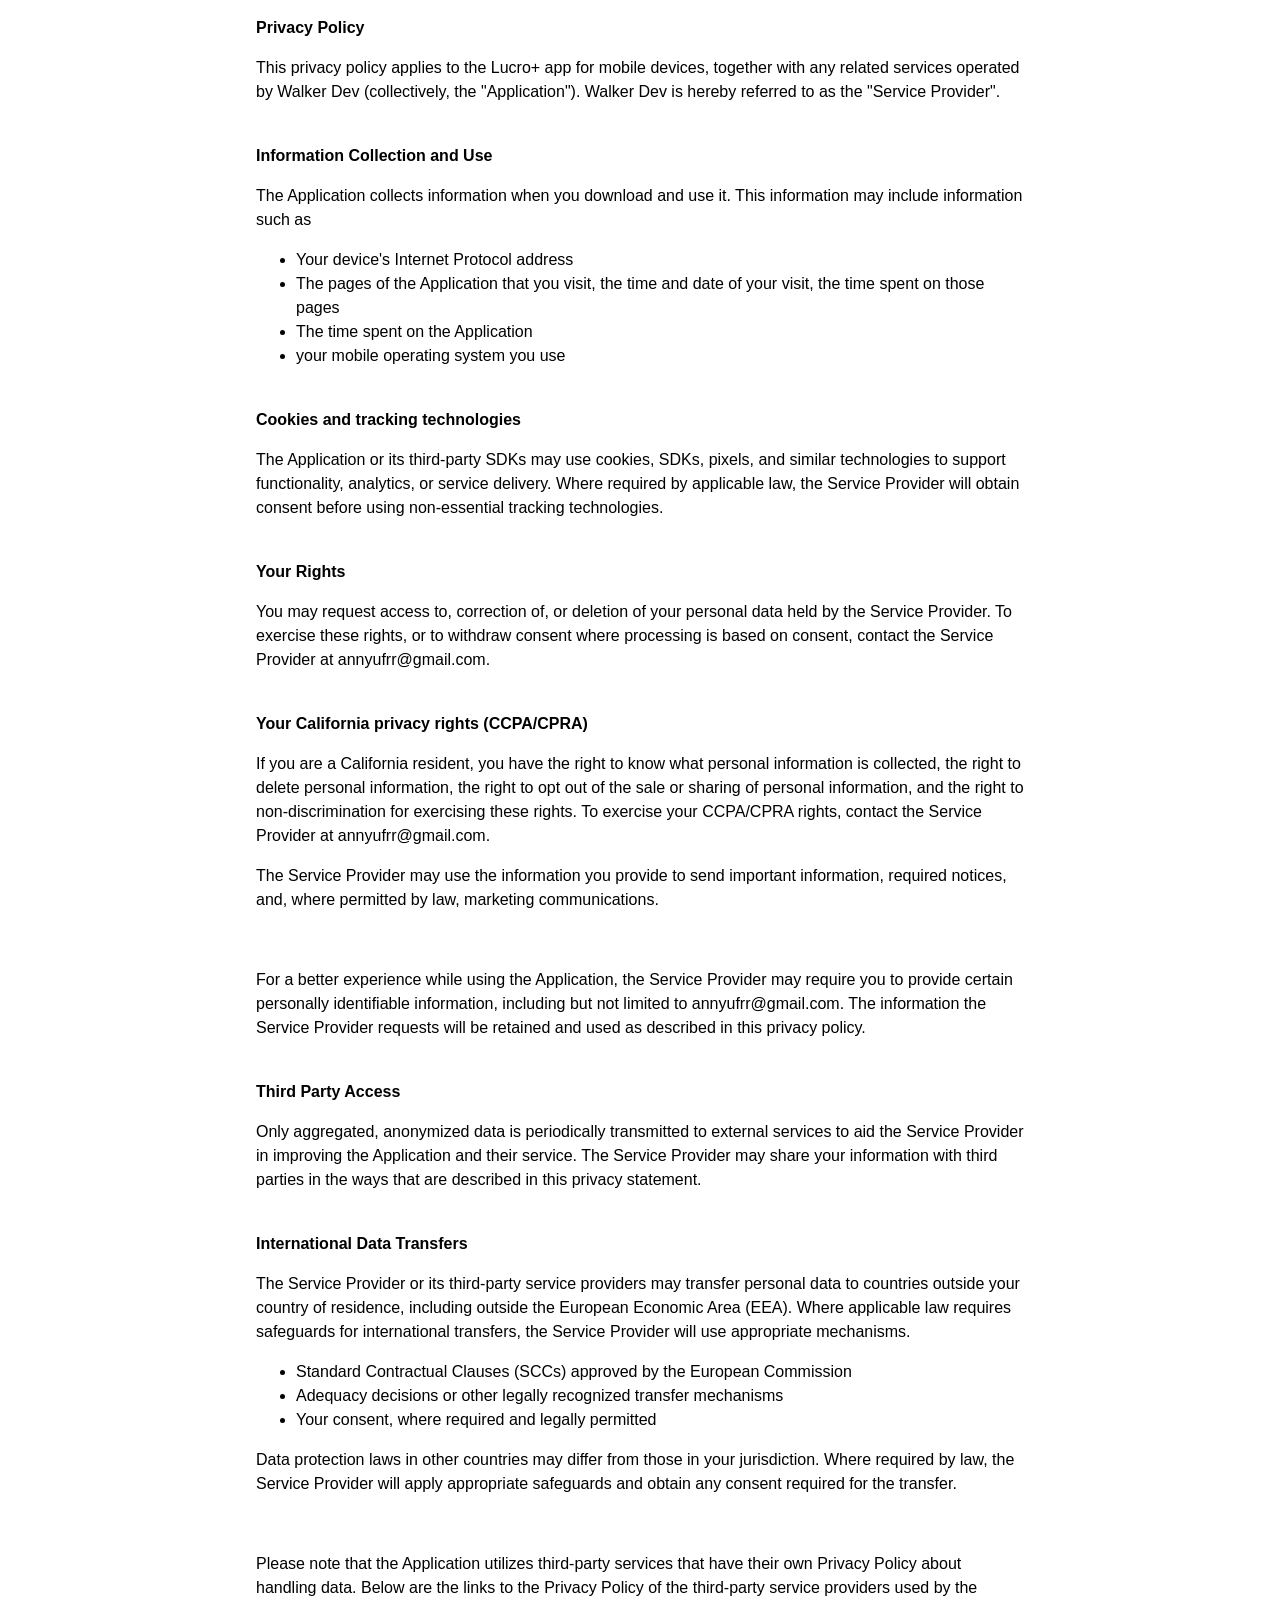
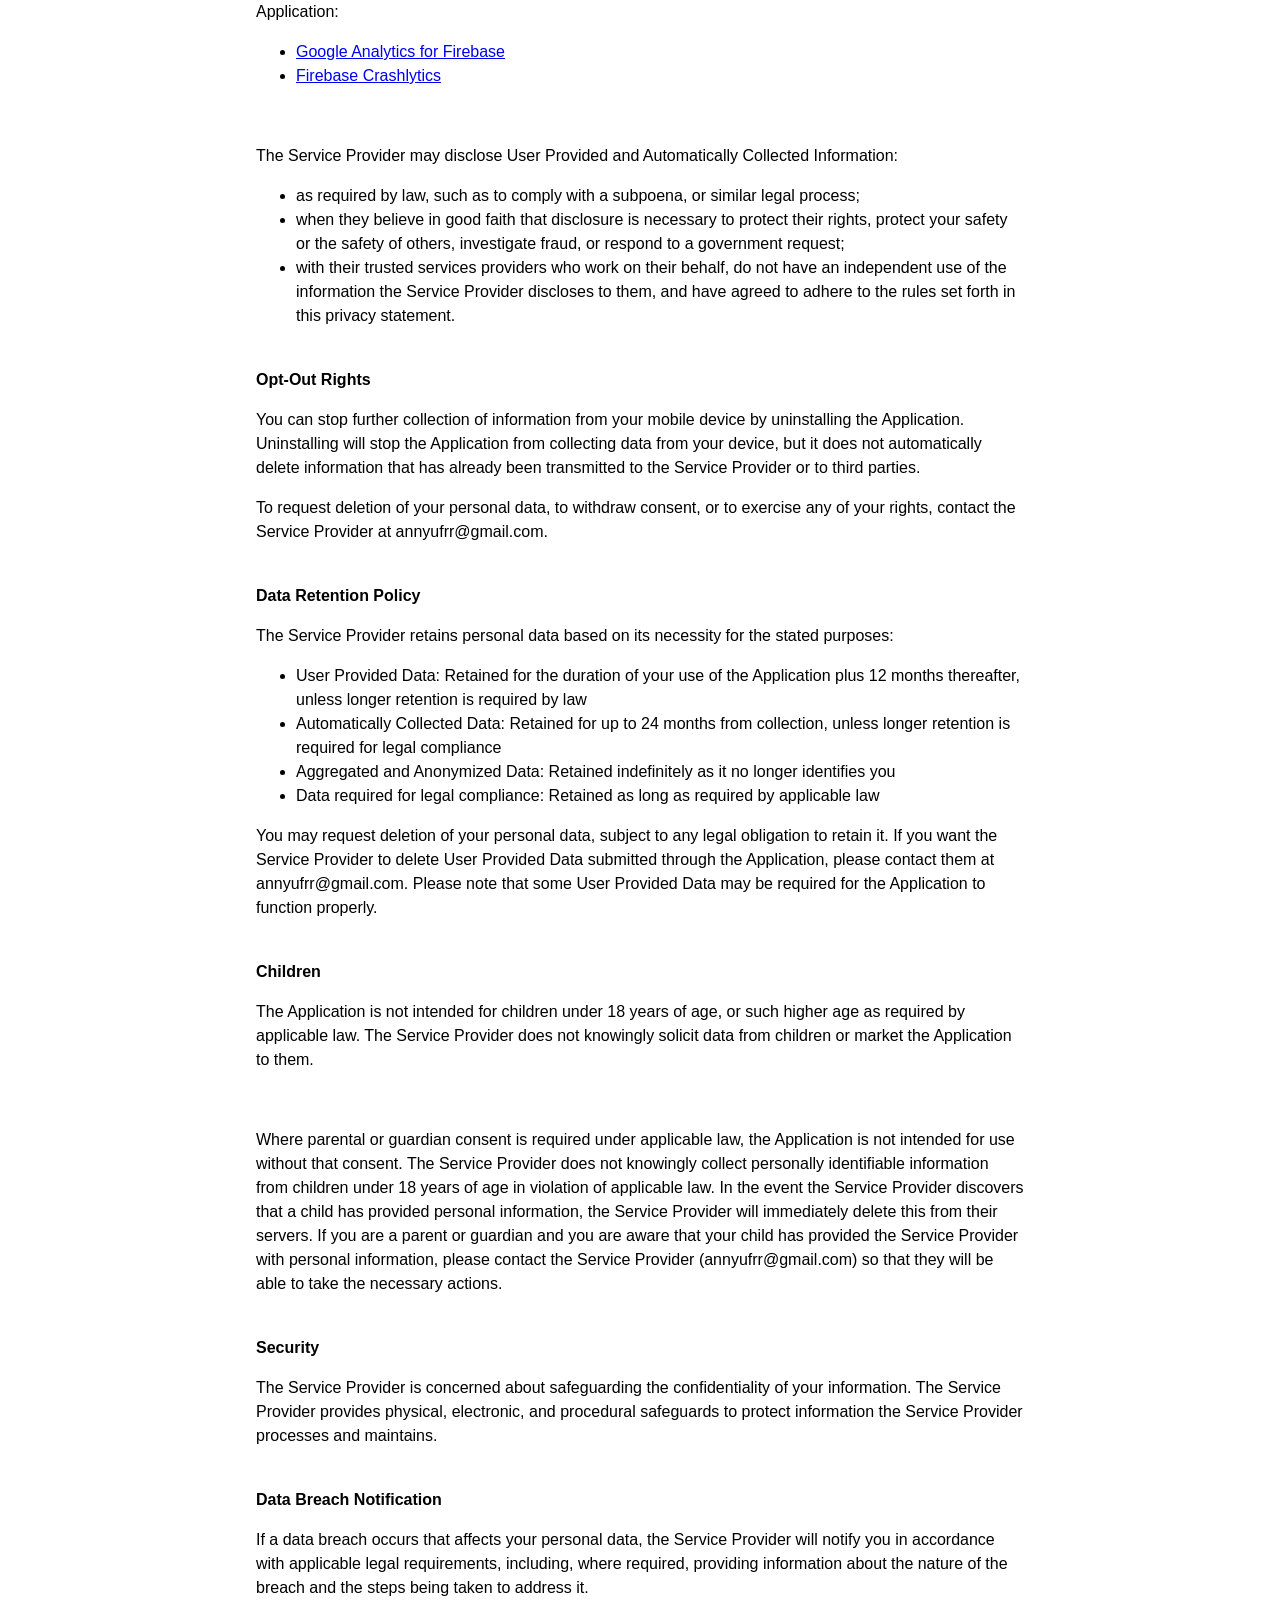
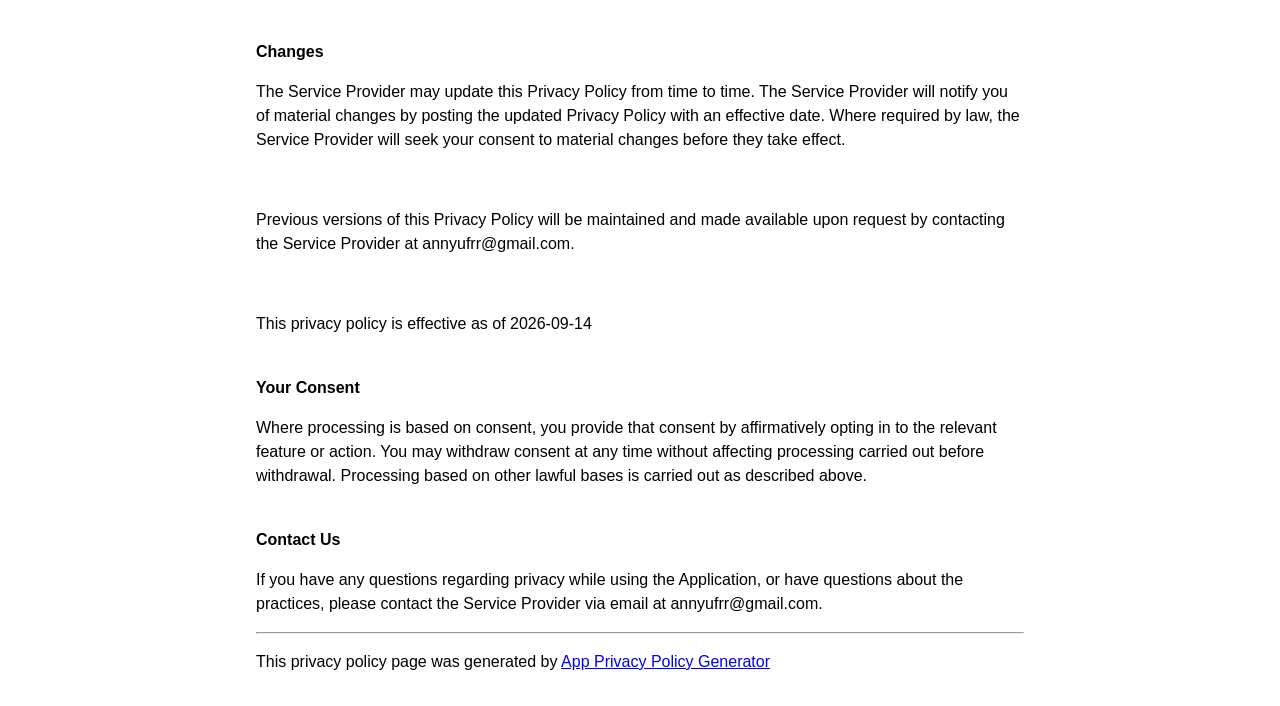
==== index.html @ b65b31e9 "Publish Lucro+ privacy policy as a public GitHub Pages site. Co-authored-by: Cursor <cursoragent@cur" ====
<!DOCTYPE html>
<html lang="en">
<head>
  <meta charset="utf-8">
  <meta name="viewport" content="width=device-width, initial-scale=1">
  <title>Privacy Policy</title>
  <style>
    body { font-family: 'Helvetica Neue', Helvetica, Arial, sans-serif; padding: 1em; max-width: 48rem; margin: 0 auto; line-height: 1.5; }
  </style>
</head>
<body>
  <strong>Privacy Policy</strong>
  <p>This privacy policy applies to the Lucro+ app for mobile devices, together with any related services operated by Walker Dev (collectively, the "Application"). Walker Dev is hereby referred to as the "Service Provider".</p>
  <br>
  <strong>Information Collection and Use</strong>
  <p>The Application collects information when you download and use it. This information may include information such as</p>
  <ul>
    <li>Your device's Internet Protocol address</li>
    <li>The pages of the Application that you visit, the time and date of your visit, the time spent on those pages</li>
    <li>The time spent on the Application</li>
    <li>your mobile operating system you use</li>
  </ul>
  <p></p>
  <br>
  <strong>Cookies and tracking technologies</strong>
  <p>The Application or its third-party SDKs may use cookies, SDKs, pixels, and similar technologies to support functionality, analytics, or service delivery. Where required by applicable law, the Service Provider will obtain consent before using non-essential tracking technologies.</p>
  <br>
  <strong>Your Rights</strong>
  <p>You may request access to, correction of, or deletion of your personal data held by the Service Provider. To exercise these rights, or to withdraw consent where processing is based on consent, contact the Service Provider at annyufrr@gmail.com.</p>
  <br>
  <strong>Your California privacy rights (CCPA/CPRA)</strong>
  <p>If you are a California resident, you have the right to know what personal information is collected, the right to delete personal information, the right to opt out of the sale or sharing of personal information, and the right to non-discrimination for exercising these rights. To exercise your CCPA/CPRA rights, contact the Service Provider at annyufrr@gmail.com.</p>
  <p>The Service Provider may use the information you provide to send important information, required notices, and, where permitted by law, marketing communications.</p>
  <br>
  <p>For a better experience while using the Application, the Service Provider may require you to provide certain personally identifiable information, including but not limited to annyufrr@gmail.com. The information the Service Provider requests will be retained and used as described in this privacy policy.</p>
  <br>
  <strong>Third Party Access</strong>
  <p>Only aggregated, anonymized data is periodically transmitted to external services to aid the Service Provider in improving the Application and their service. The Service Provider may share your information with third parties in the ways that are described in this privacy statement.</p>
  <br>
  <strong>International Data Transfers</strong>
  <p>The Service Provider or its third-party service providers may transfer personal data to countries outside your country of residence, including outside the European Economic Area (EEA). Where applicable law requires safeguards for international transfers, the Service Provider will use appropriate mechanisms.</p>
  <ul>
    <li>Standard Contractual Clauses (SCCs) approved by the European Commission</li>
    <li>Adequacy decisions or other legally recognized transfer mechanisms</li>
    <li>Your consent, where required and legally permitted</li>
  </ul>
  <p>Data protection laws in other countries may differ from those in your jurisdiction. Where required by law, the Service Provider will apply appropriate safeguards and obtain any consent required for the transfer.</p>
  <div>
    <br>
    <p>Please note that the Application utilizes third-party services that have their own Privacy Policy about handling data. Below are the links to the Privacy Policy of the third-party service providers used by the Application:</p>
    <ul>
      <li><a href="https://firebase.google.com/support/privacy" target="_blank" rel="noopener noreferrer">Google Analytics for Firebase</a></li>
      <li><a href="https://firebase.google.com/support/privacy/" target="_blank" rel="noopener noreferrer">Firebase Crashlytics</a></li>
    </ul>
  </div>
  <br>
  <p>The Service Provider may disclose User Provided and Automatically Collected Information:</p>
  <ul>
    <li>as required by law, such as to comply with a subpoena, or similar legal process;</li>
    <li>when they believe in good faith that disclosure is necessary to protect their rights, protect your safety or the safety of others, investigate fraud, or respond to a government request;</li>
    <li>with their trusted services providers who work on their behalf, do not have an independent use of the information the Service Provider discloses to them, and have agreed to adhere to the rules set forth in this privacy statement.</li>
  </ul>
  <p></p>
  <br>
  <strong>Opt-Out Rights</strong>
  <div>
    <p>You can stop further collection of information from your mobile device by uninstalling the Application. Uninstalling will stop the Application from collecting data from your device, but it does not automatically delete information that has already been transmitted to the Service Provider or to third parties.</p>
  </div>
  <p>To request deletion of your personal data, to withdraw consent, or to exercise any of your rights, contact the Service Provider at annyufrr@gmail.com.</p>
  <br>
  <strong>Data Retention Policy</strong>
  <p>The Service Provider retains personal data based on its necessity for the stated purposes:</p>
  <ul>
    <li>User Provided Data: Retained for the duration of your use of the Application plus 12 months thereafter, unless longer retention is required by law</li>
    <li>Automatically Collected Data: Retained for up to 24 months from collection, unless longer retention is required for legal compliance</li>
    <li>Aggregated and Anonymized Data: Retained indefinitely as it no longer identifies you</li>
    <li>Data required for legal compliance: Retained as long as required by applicable law</li>
  </ul>
  <p>You may request deletion of your personal data, subject to any legal obligation to retain it. If you want the Service Provider to delete User Provided Data submitted through the Application, please contact them at annyufrr@gmail.com. Please note that some User Provided Data may be required for the Application to function properly.</p>
  <br>
  <strong>Children</strong>
  <p>The Application is not intended for children under 18 years of age, or such higher age as required by applicable law. The Service Provider does not knowingly solicit data from children or market the Application to them.</p>
  <div>
    <br>
    <p>Where parental or guardian consent is required under applicable law, the Application is not intended for use without that consent. The Service Provider does not knowingly collect personally identifiable information from children under 18 years of age in violation of applicable law. In the event the Service Provider discovers that a child has provided personal information, the Service Provider will immediately delete this from their servers. If you are a parent or guardian and you are aware that your child has provided the Service Provider with personal information, please contact the Service Provider (annyufrr@gmail.com) so that they will be able to take the necessary actions.</p>
  </div>
  <br>
  <strong>Security</strong>
  <p>The Service Provider is concerned about safeguarding the confidentiality of your information. The Service Provider provides physical, electronic, and procedural safeguards to protect information the Service Provider processes and maintains.</p>
  <br>
  <strong>Data Breach Notification</strong>
  <p>If a data breach occurs that affects your personal data, the Service Provider will notify you in accordance with applicable legal requirements, including, where required, providing information about the nature of the breach and the steps being taken to address it.</p>
  <br>
  <strong>Changes</strong>
  <p>The Service Provider may update this Privacy Policy from time to time. The Service Provider will notify you of material changes by posting the updated Privacy Policy with an effective date. Where required by law, the Service Provider will seek your consent to material changes before they take effect.</p>
  <br>
  <p>Previous versions of this Privacy Policy will be maintained and made available upon request by contacting the Service Provider at annyufrr@gmail.com.</p>
  <br>
  <p>This privacy policy is effective as of 2026-09-14</p>
  <br>
  <strong>Your Consent</strong>
  <p>Where processing is based on consent, you provide that consent by affirmatively opting in to the relevant feature or action. You may withdraw consent at any time without affecting processing carried out before withdrawal. Processing based on other lawful bases is carried out as described above.</p>
  <br>
  <strong>Contact Us</strong>
  <p>If you have any questions regarding privacy while using the Application, or have questions about the practices, please contact the Service Provider via email at annyufrr@gmail.com.</p>
  <hr>
  <p><span>This privacy policy page was generated by </span><a href="https://app-privacy-policy-generator.nisrulz.com/" target="_blank" rel="noopener noreferrer">App Privacy Policy Generator </a></p>
</body>
</html>
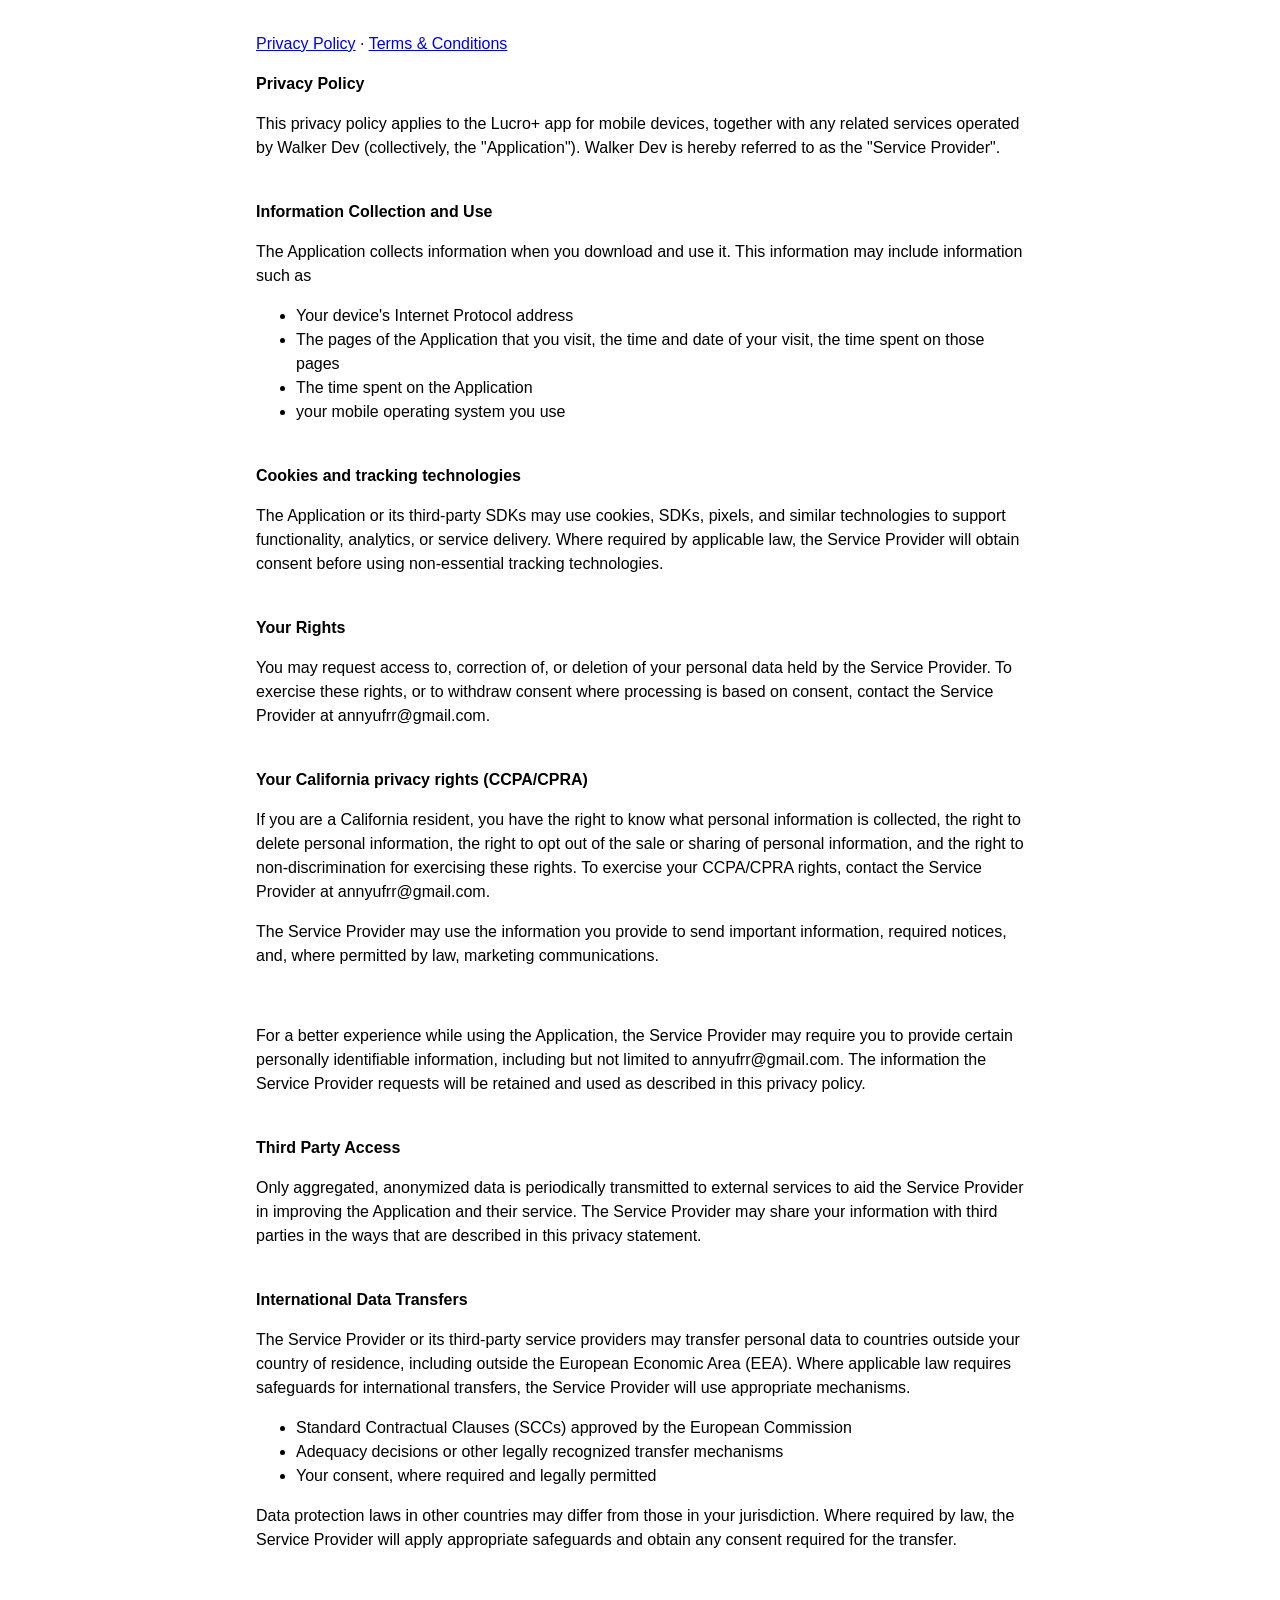
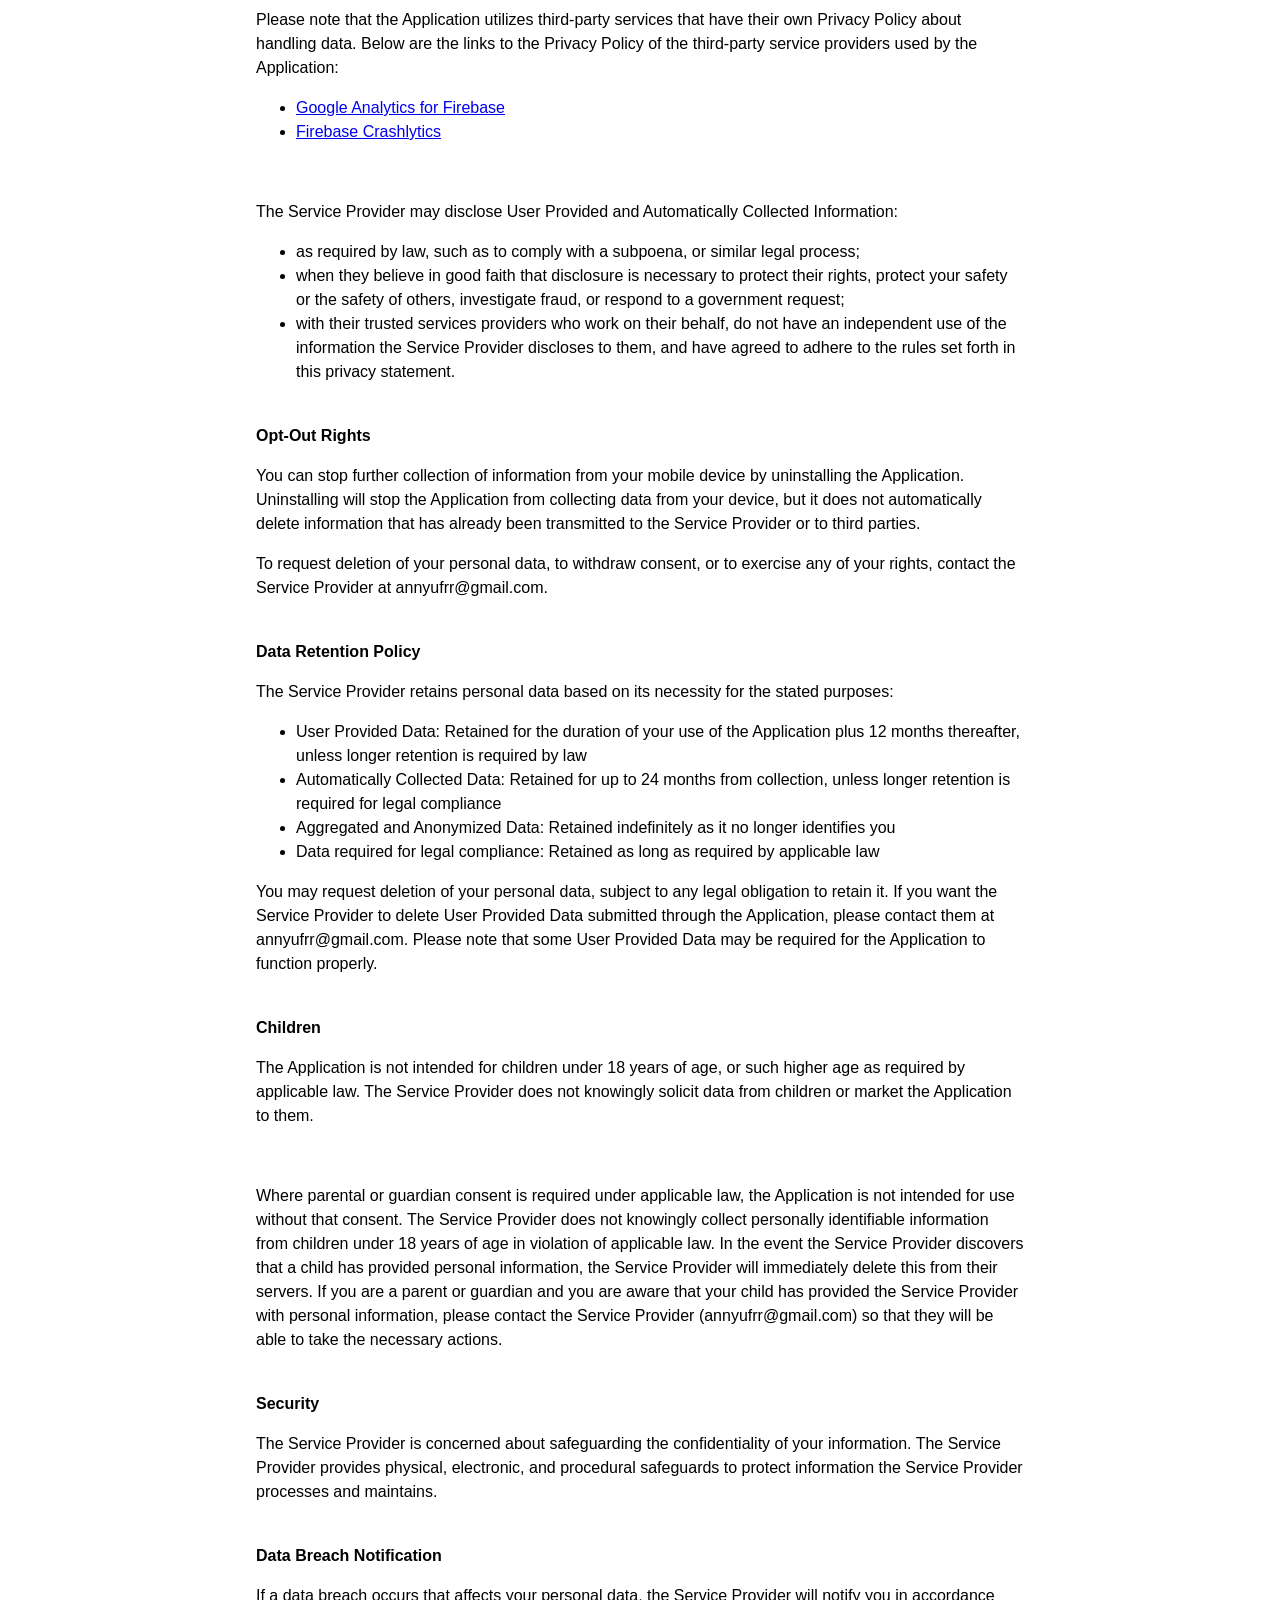
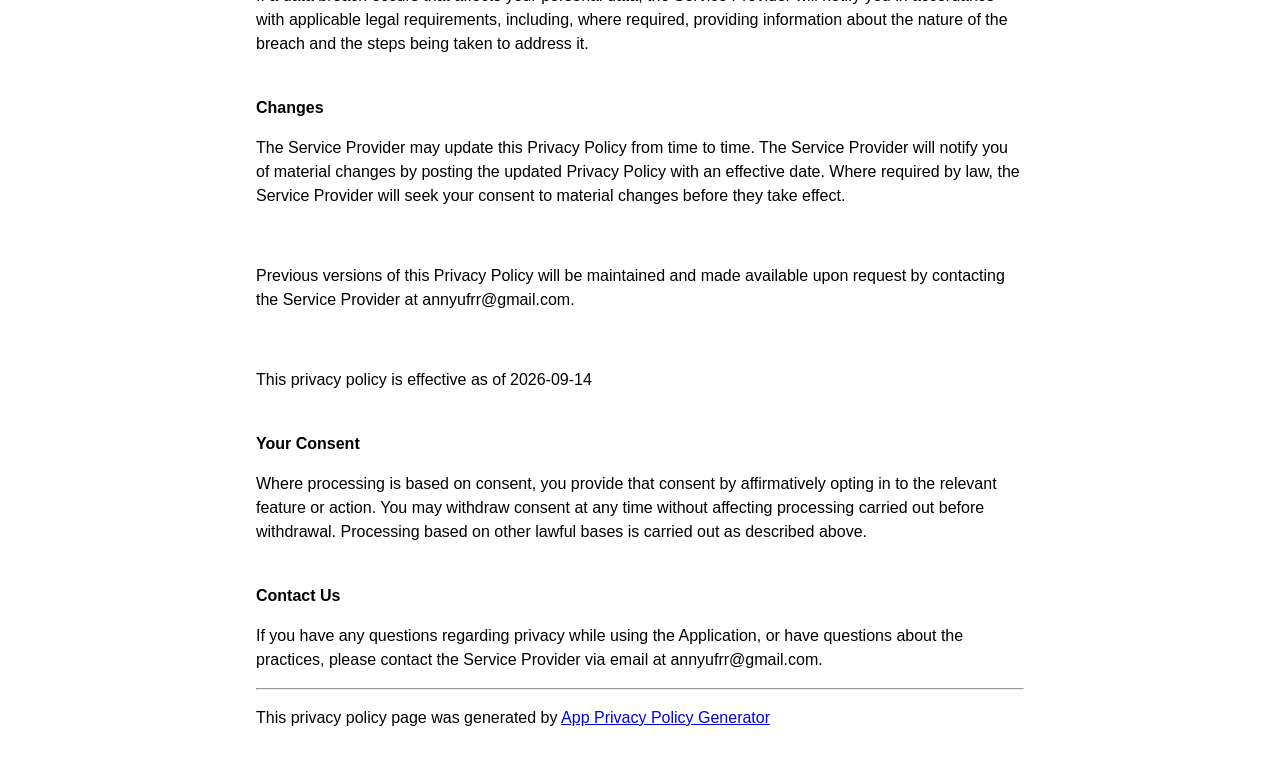
==== commit d3c73a80: "Add Lucro+ Terms & Conditions and link them to the privacy policy. Co-authored-by: Cursor <cursorage" ====
--- a/index.html
+++ b/index.html
@@ -9,6 +9,7 @@
   </style>
 </head>
 <body>
+  <p><a href="index.html">Privacy Policy</a> · <a href="terms.html">Terms &amp; Conditions</a></p>
   <strong>Privacy Policy</strong>
   <p>This privacy policy applies to the Lucro+ app for mobile devices, together with any related services operated by Walker Dev (collectively, the "Application"). Walker Dev is hereby referred to as the "Service Provider".</p>
   <br>
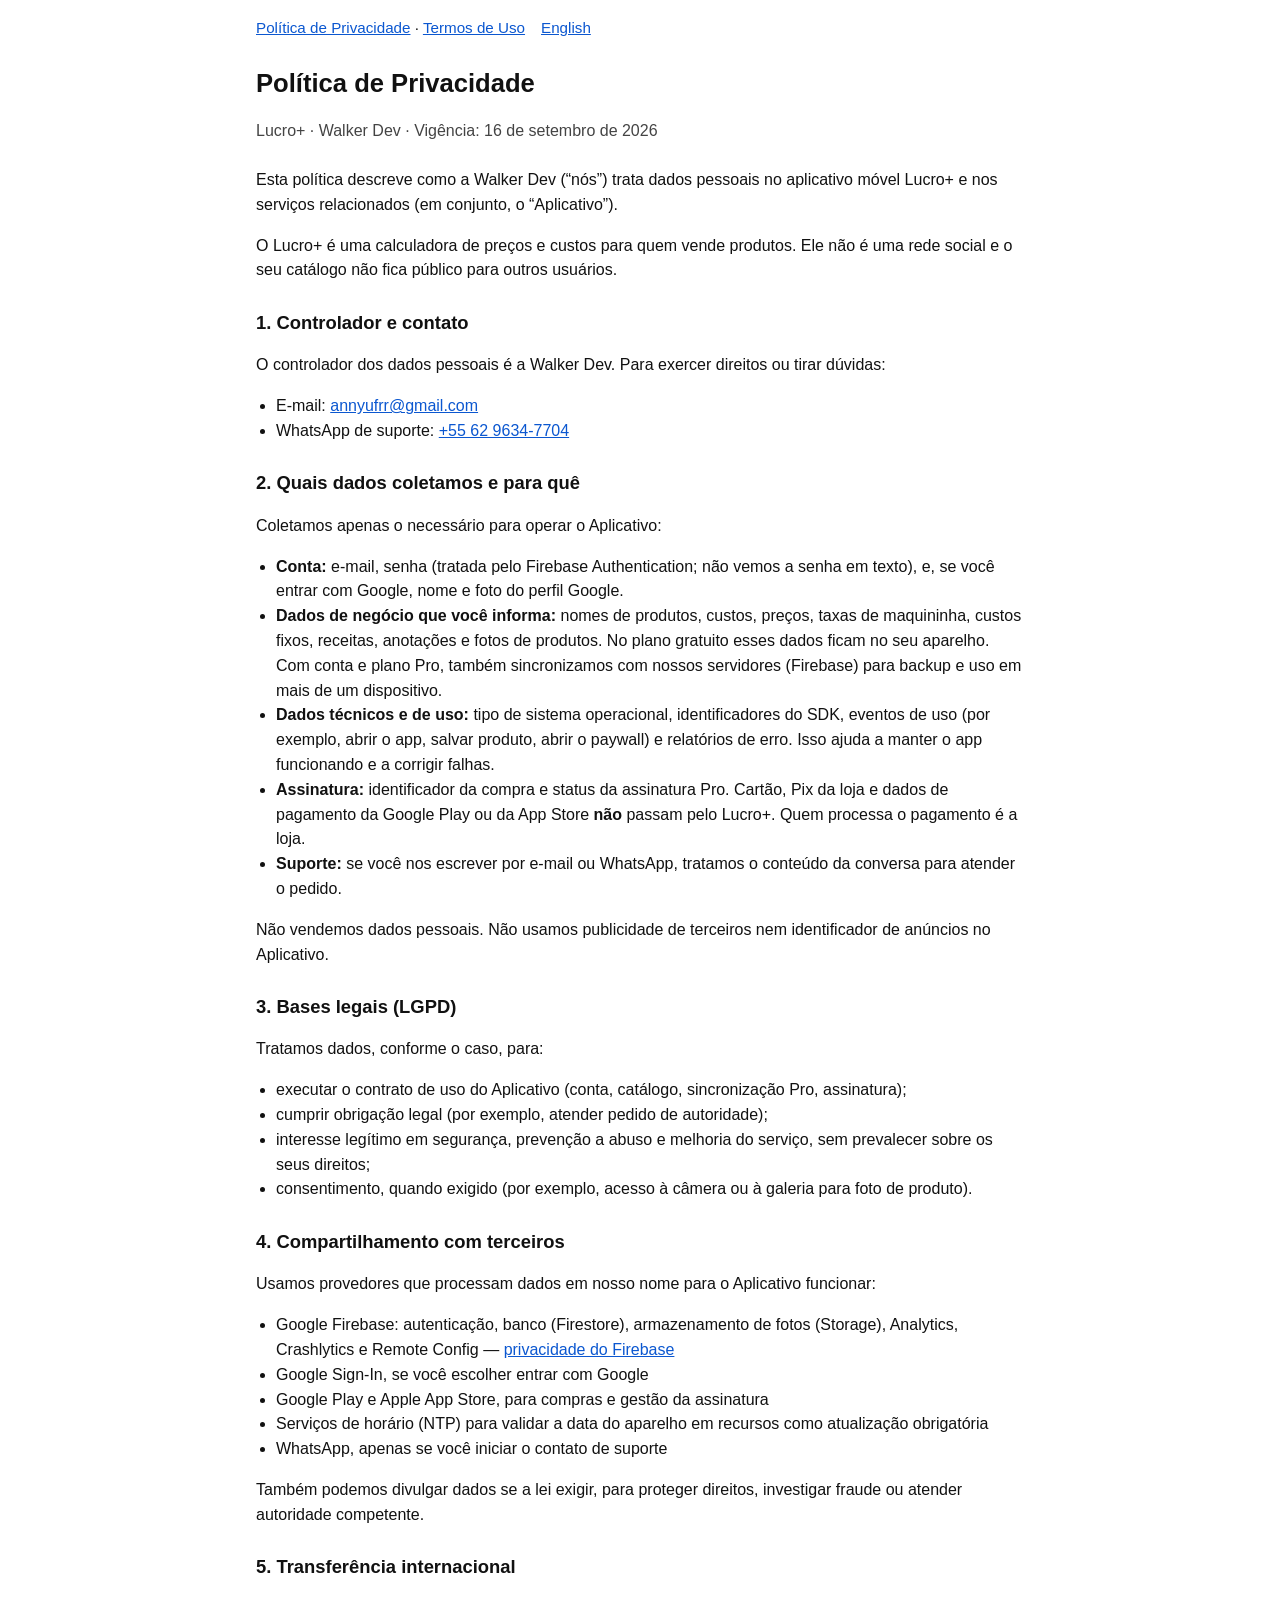
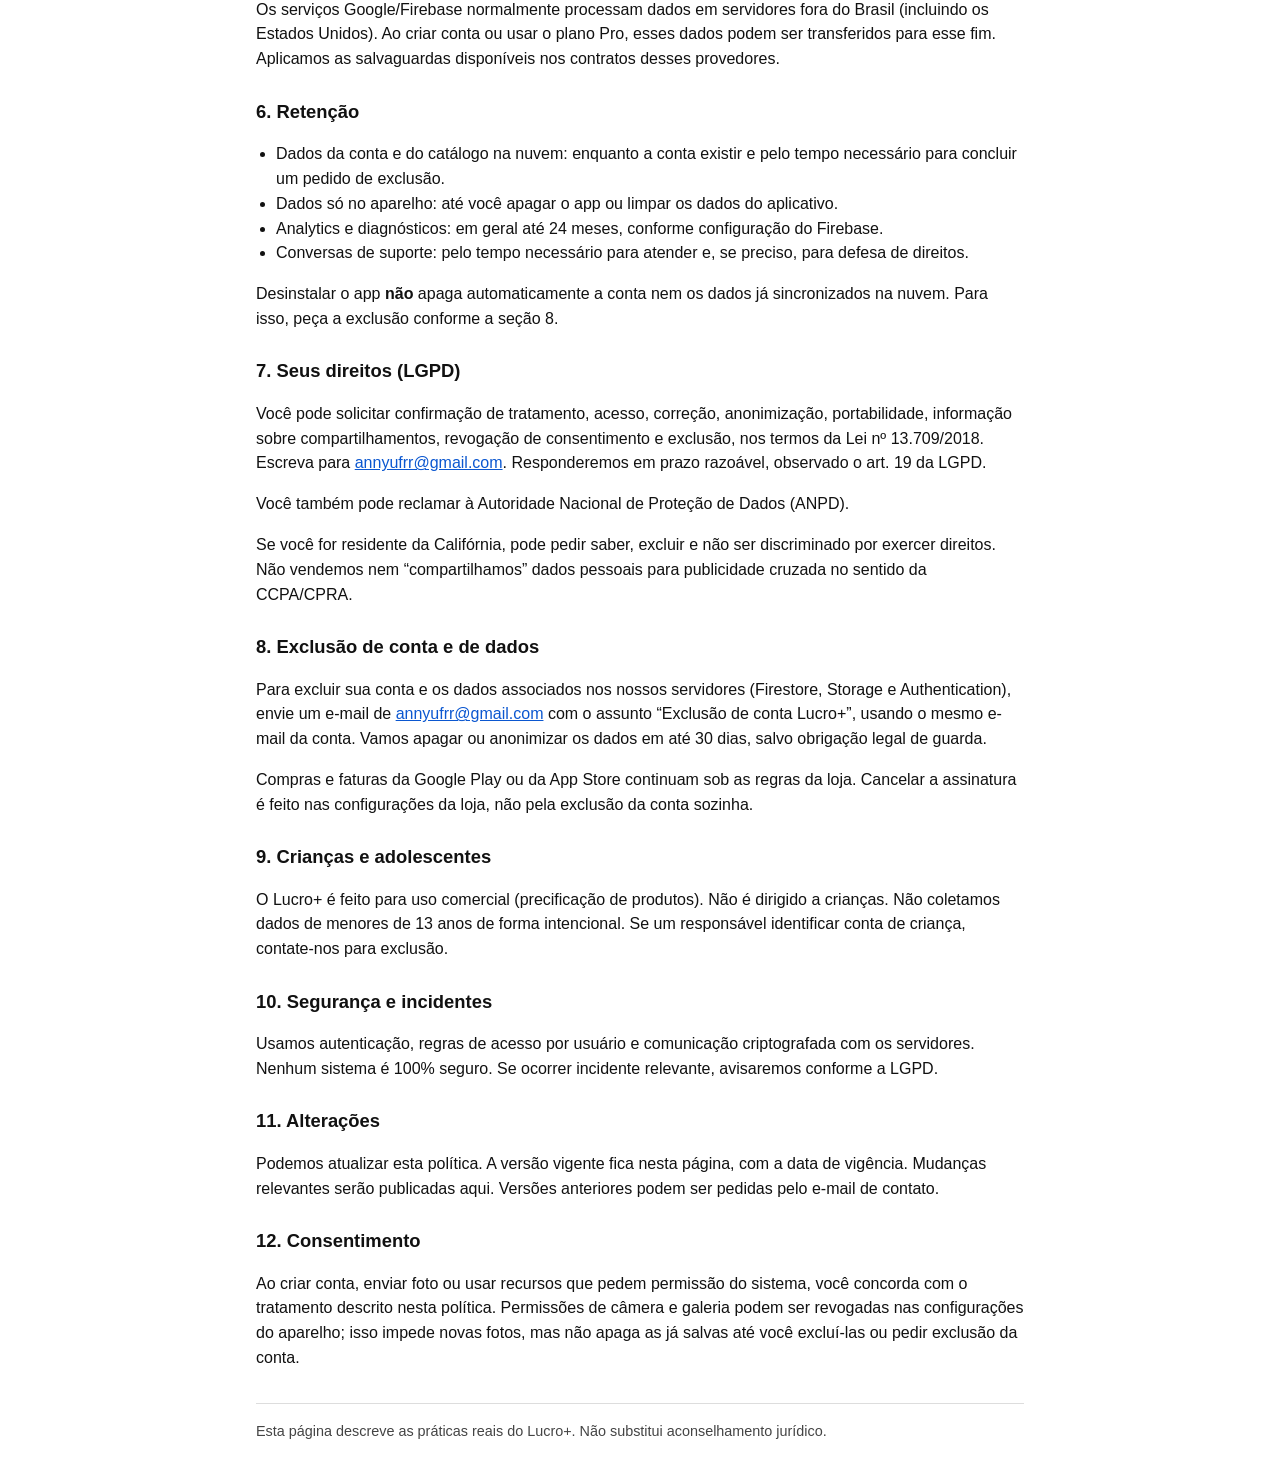
==== commit cbd277b4: "Rewrite legal pages in Portuguese to match how Lucro+ actually works. Keep English copies, disclose " ====
--- a/index.html
+++ b/index.html
@@ -1,110 +1,94 @@
 <!DOCTYPE html>
-<html lang="en">
+<html lang="pt-BR">
 <head>
   <meta charset="utf-8">
   <meta name="viewport" content="width=device-width, initial-scale=1">
-  <title>Privacy Policy</title>
-  <style>
-    body { font-family: 'Helvetica Neue', Helvetica, Arial, sans-serif; padding: 1em; max-width: 48rem; margin: 0 auto; line-height: 1.5; }
-  </style>
+  <title>Política de Privacidade — Lucro+</title>
+  <link rel="stylesheet" href="styles.css">
 </head>
 <body>
-  <p><a href="index.html">Privacy Policy</a> · <a href="terms.html">Terms &amp; Conditions</a></p>
-  <strong>Privacy Policy</strong>
-  <p>This privacy policy applies to the Lucro+ app for mobile devices, together with any related services operated by Walker Dev (collectively, the "Application"). Walker Dev is hereby referred to as the "Service Provider".</p>
-  <br>
-  <strong>Information Collection and Use</strong>
-  <p>The Application collects information when you download and use it. This information may include information such as</p>
+  <nav>
+    <span><a href="index.html">Política de Privacidade</a> · <a href="terms.html">Termos de Uso</a></span>
+    <span><a href="privacy-en.html">English</a></span>
+  </nav>
+  <h1>Política de Privacidade</h1>
+  <p class="meta">Lucro+ · Walker Dev · Vigência: 16 de setembro de 2026</p>
+
+  <p>Esta política descreve como a Walker Dev (“nós”) trata dados pessoais no aplicativo móvel Lucro+ e nos serviços relacionados (em conjunto, o “Aplicativo”).</p>
+  <p>O Lucro+ é uma calculadora de preços e custos para quem vende produtos. Ele não é uma rede social e o seu catálogo não fica público para outros usuários.</p>
+
+  <h2>1. Controlador e contato</h2>
+  <p>O controlador dos dados pessoais é a Walker Dev. Para exercer direitos ou tirar dúvidas:</p>
   <ul>
-    <li>Your device's Internet Protocol address</li>
-    <li>The pages of the Application that you visit, the time and date of your visit, the time spent on those pages</li>
-    <li>The time spent on the Application</li>
-    <li>your mobile operating system you use</li>
+    <li>E-mail: <a href="mailto:annyufrr@gmail.com">annyufrr@gmail.com</a></li>
+    <li>WhatsApp de suporte: <a href="https://wa.me/556296347704" target="_blank" rel="noopener noreferrer">+55 62 9634-7704</a></li>
   </ul>
-  <p></p>
-  <br>
-  <strong>Cookies and tracking technologies</strong>
-  <p>The Application or its third-party SDKs may use cookies, SDKs, pixels, and similar technologies to support functionality, analytics, or service delivery. Where required by applicable law, the Service Provider will obtain consent before using non-essential tracking technologies.</p>
-  <br>
-  <strong>Your Rights</strong>
-  <p>You may request access to, correction of, or deletion of your personal data held by the Service Provider. To exercise these rights, or to withdraw consent where processing is based on consent, contact the Service Provider at annyufrr@gmail.com.</p>
-  <br>
-  <strong>Your California privacy rights (CCPA/CPRA)</strong>
-  <p>If you are a California resident, you have the right to know what personal information is collected, the right to delete personal information, the right to opt out of the sale or sharing of personal information, and the right to non-discrimination for exercising these rights. To exercise your CCPA/CPRA rights, contact the Service Provider at annyufrr@gmail.com.</p>
-  <p>The Service Provider may use the information you provide to send important information, required notices, and, where permitted by law, marketing communications.</p>
-  <br>
-  <p>For a better experience while using the Application, the Service Provider may require you to provide certain personally identifiable information, including but not limited to annyufrr@gmail.com. The information the Service Provider requests will be retained and used as described in this privacy policy.</p>
-  <br>
-  <strong>Third Party Access</strong>
-  <p>Only aggregated, anonymized data is periodically transmitted to external services to aid the Service Provider in improving the Application and their service. The Service Provider may share your information with third parties in the ways that are described in this privacy statement.</p>
-  <br>
-  <strong>International Data Transfers</strong>
-  <p>The Service Provider or its third-party service providers may transfer personal data to countries outside your country of residence, including outside the European Economic Area (EEA). Where applicable law requires safeguards for international transfers, the Service Provider will use appropriate mechanisms.</p>
+
+  <h2>2. Quais dados coletamos e para quê</h2>
+  <p>Coletamos apenas o necessário para operar o Aplicativo:</p>
   <ul>
-    <li>Standard Contractual Clauses (SCCs) approved by the European Commission</li>
-    <li>Adequacy decisions or other legally recognized transfer mechanisms</li>
-    <li>Your consent, where required and legally permitted</li>
+    <li><strong>Conta:</strong> e-mail, senha (tratada pelo Firebase Authentication; não vemos a senha em texto), e, se você entrar com Google, nome e foto do perfil Google.</li>
+    <li><strong>Dados de negócio que você informa:</strong> nomes de produtos, custos, preços, taxas de maquininha, custos fixos, receitas, anotações e fotos de produtos. No plano gratuito esses dados ficam no seu aparelho. Com conta e plano Pro, também sincronizamos com nossos servidores (Firebase) para backup e uso em mais de um dispositivo.</li>
+    <li><strong>Dados técnicos e de uso:</strong> tipo de sistema operacional, identificadores do SDK, eventos de uso (por exemplo, abrir o app, salvar produto, abrir o paywall) e relatórios de erro. Isso ajuda a manter o app funcionando e a corrigir falhas.</li>
+    <li><strong>Assinatura:</strong> identificador da compra e status da assinatura Pro. Cartão, Pix da loja e dados de pagamento da Google Play ou da App Store <strong>não</strong> passam pelo Lucro+. Quem processa o pagamento é a loja.</li>
+    <li><strong>Suporte:</strong> se você nos escrever por e-mail ou WhatsApp, tratamos o conteúdo da conversa para atender o pedido.</li>
   </ul>
-  <p>Data protection laws in other countries may differ from those in your jurisdiction. Where required by law, the Service Provider will apply appropriate safeguards and obtain any consent required for the transfer.</p>
-  <div>
-    <br>
-    <p>Please note that the Application utilizes third-party services that have their own Privacy Policy about handling data. Below are the links to the Privacy Policy of the third-party service providers used by the Application:</p>
-    <ul>
-      <li><a href="https://firebase.google.com/support/privacy" target="_blank" rel="noopener noreferrer">Google Analytics for Firebase</a></li>
-      <li><a href="https://firebase.google.com/support/privacy/" target="_blank" rel="noopener noreferrer">Firebase Crashlytics</a></li>
-    </ul>
-  </div>
-  <br>
-  <p>The Service Provider may disclose User Provided and Automatically Collected Information:</p>
+  <p>Não vendemos dados pessoais. Não usamos publicidade de terceiros nem identificador de anúncios no Aplicativo.</p>
+
+  <h2>3. Bases legais (LGPD)</h2>
+  <p>Tratamos dados, conforme o caso, para:</p>
   <ul>
-    <li>as required by law, such as to comply with a subpoena, or similar legal process;</li>
-    <li>when they believe in good faith that disclosure is necessary to protect their rights, protect your safety or the safety of others, investigate fraud, or respond to a government request;</li>
-    <li>with their trusted services providers who work on their behalf, do not have an independent use of the information the Service Provider discloses to them, and have agreed to adhere to the rules set forth in this privacy statement.</li>
+    <li>executar o contrato de uso do Aplicativo (conta, catálogo, sincronização Pro, assinatura);</li>
+    <li>cumprir obrigação legal (por exemplo, atender pedido de autoridade);</li>
+    <li>interesse legítimo em segurança, prevenção a abuso e melhoria do serviço, sem prevalecer sobre os seus direitos;</li>
+    <li>consentimento, quando exigido (por exemplo, acesso à câmera ou à galeria para foto de produto).</li>
   </ul>
-  <p></p>
-  <br>
-  <strong>Opt-Out Rights</strong>
-  <div>
-    <p>You can stop further collection of information from your mobile device by uninstalling the Application. Uninstalling will stop the Application from collecting data from your device, but it does not automatically delete information that has already been transmitted to the Service Provider or to third parties.</p>
-  </div>
-  <p>To request deletion of your personal data, to withdraw consent, or to exercise any of your rights, contact the Service Provider at annyufrr@gmail.com.</p>
-  <br>
-  <strong>Data Retention Policy</strong>
-  <p>The Service Provider retains personal data based on its necessity for the stated purposes:</p>
+
+  <h2>4. Compartilhamento com terceiros</h2>
+  <p>Usamos provedores que processam dados em nosso nome para o Aplicativo funcionar:</p>
   <ul>
-    <li>User Provided Data: Retained for the duration of your use of the Application plus 12 months thereafter, unless longer retention is required by law</li>
-    <li>Automatically Collected Data: Retained for up to 24 months from collection, unless longer retention is required for legal compliance</li>
-    <li>Aggregated and Anonymized Data: Retained indefinitely as it no longer identifies you</li>
-    <li>Data required for legal compliance: Retained as long as required by applicable law</li>
+    <li>Google Firebase: autenticação, banco (Firestore), armazenamento de fotos (Storage), Analytics, Crashlytics e Remote Config — <a href="https://firebase.google.com/support/privacy" target="_blank" rel="noopener noreferrer">privacidade do Firebase</a></li>
+    <li>Google Sign-In, se você escolher entrar com Google</li>
+    <li>Google Play e Apple App Store, para compras e gestão da assinatura</li>
+    <li>Serviços de horário (NTP) para validar a data do aparelho em recursos como atualização obrigatória</li>
+    <li>WhatsApp, apenas se você iniciar o contato de suporte</li>
   </ul>
-  <p>You may request deletion of your personal data, subject to any legal obligation to retain it. If you want the Service Provider to delete User Provided Data submitted through the Application, please contact them at annyufrr@gmail.com. Please note that some User Provided Data may be required for the Application to function properly.</p>
-  <br>
-  <strong>Children</strong>
-  <p>The Application is not intended for children under 18 years of age, or such higher age as required by applicable law. The Service Provider does not knowingly solicit data from children or market the Application to them.</p>
-  <div>
-    <br>
-    <p>Where parental or guardian consent is required under applicable law, the Application is not intended for use without that consent. The Service Provider does not knowingly collect personally identifiable information from children under 18 years of age in violation of applicable law. In the event the Service Provider discovers that a child has provided personal information, the Service Provider will immediately delete this from their servers. If you are a parent or guardian and you are aware that your child has provided the Service Provider with personal information, please contact the Service Provider (annyufrr@gmail.com) so that they will be able to take the necessary actions.</p>
-  </div>
-  <br>
-  <strong>Security</strong>
-  <p>The Service Provider is concerned about safeguarding the confidentiality of your information. The Service Provider provides physical, electronic, and procedural safeguards to protect information the Service Provider processes and maintains.</p>
-  <br>
-  <strong>Data Breach Notification</strong>
-  <p>If a data breach occurs that affects your personal data, the Service Provider will notify you in accordance with applicable legal requirements, including, where required, providing information about the nature of the breach and the steps being taken to address it.</p>
-  <br>
-  <strong>Changes</strong>
-  <p>The Service Provider may update this Privacy Policy from time to time. The Service Provider will notify you of material changes by posting the updated Privacy Policy with an effective date. Where required by law, the Service Provider will seek your consent to material changes before they take effect.</p>
-  <br>
-  <p>Previous versions of this Privacy Policy will be maintained and made available upon request by contacting the Service Provider at annyufrr@gmail.com.</p>
-  <br>
-  <p>This privacy policy is effective as of 2026-09-14</p>
-  <br>
-  <strong>Your Consent</strong>
-  <p>Where processing is based on consent, you provide that consent by affirmatively opting in to the relevant feature or action. You may withdraw consent at any time without affecting processing carried out before withdrawal. Processing based on other lawful bases is carried out as described above.</p>
-  <br>
-  <strong>Contact Us</strong>
-  <p>If you have any questions regarding privacy while using the Application, or have questions about the practices, please contact the Service Provider via email at annyufrr@gmail.com.</p>
+  <p>Também podemos divulgar dados se a lei exigir, para proteger direitos, investigar fraude ou atender autoridade competente.</p>
+
+  <h2>5. Transferência internacional</h2>
+  <p>Os serviços Google/Firebase normalmente processam dados em servidores fora do Brasil (incluindo os Estados Unidos). Ao criar conta ou usar o plano Pro, esses dados podem ser transferidos para esse fim. Aplicamos as salvaguardas disponíveis nos contratos desses provedores.</p>
+
+  <h2>6. Retenção</h2>
+  <ul>
+    <li>Dados da conta e do catálogo na nuvem: enquanto a conta existir e pelo tempo necessário para concluir um pedido de exclusão.</li>
+    <li>Dados só no aparelho: até você apagar o app ou limpar os dados do aplicativo.</li>
+    <li>Analytics e diagnósticos: em geral até 24 meses, conforme configuração do Firebase.</li>
+    <li>Conversas de suporte: pelo tempo necessário para atender e, se preciso, para defesa de direitos.</li>
+  </ul>
+  <p>Desinstalar o app <strong>não</strong> apaga automaticamente a conta nem os dados já sincronizados na nuvem. Para isso, peça a exclusão conforme a seção 8.</p>
+
+  <h2>7. Seus direitos (LGPD)</h2>
+  <p>Você pode solicitar confirmação de tratamento, acesso, correção, anonimização, portabilidade, informação sobre compartilhamentos, revogação de consentimento e exclusão, nos termos da Lei nº 13.709/2018. Escreva para <a href="mailto:annyufrr@gmail.com">annyufrr@gmail.com</a>. Responderemos em prazo razoável, observado o art. 19 da LGPD.</p>
+  <p>Você também pode reclamar à Autoridade Nacional de Proteção de Dados (ANPD).</p>
+  <p>Se você for residente da Califórnia, pode pedir saber, excluir e não ser discriminado por exercer direitos. Não vendemos nem “compartilhamos” dados pessoais para publicidade cruzada no sentido da CCPA/CPRA.</p>
+
+  <h2>8. Exclusão de conta e de dados</h2>
+  <p>Para excluir sua conta e os dados associados nos nossos servidores (Firestore, Storage e Authentication), envie um e-mail de <a href="mailto:annyufrr@gmail.com?subject=Exclusao%20de%20conta%20Lucro%2B">annyufrr@gmail.com</a> com o assunto “Exclusão de conta Lucro+”, usando o mesmo e-mail da conta. Vamos apagar ou anonimizar os dados em até 30 dias, salvo obrigação legal de guarda.</p>
+  <p>Compras e faturas da Google Play ou da App Store continuam sob as regras da loja. Cancelar a assinatura é feito nas configurações da loja, não pela exclusão da conta sozinha.</p>
+
+  <h2>9. Crianças e adolescentes</h2>
+  <p>O Lucro+ é feito para uso comercial (precificação de produtos). Não é dirigido a crianças. Não coletamos dados de menores de 13 anos de forma intencional. Se um responsável identificar conta de criança, contate-nos para exclusão.</p>
+
+  <h2>10. Segurança e incidentes</h2>
+  <p>Usamos autenticação, regras de acesso por usuário e comunicação criptografada com os servidores. Nenhum sistema é 100% seguro. Se ocorrer incidente relevante, avisaremos conforme a LGPD.</p>
+
+  <h2>11. Alterações</h2>
+  <p>Podemos atualizar esta política. A versão vigente fica nesta página, com a data de vigência. Mudanças relevantes serão publicadas aqui. Versões anteriores podem ser pedidas pelo e-mail de contato.</p>
+
+  <h2>12. Consentimento</h2>
+  <p>Ao criar conta, enviar foto ou usar recursos que pedem permissão do sistema, você concorda com o tratamento descrito nesta política. Permissões de câmera e galeria podem ser revogadas nas configurações do aparelho; isso impede novas fotos, mas não apaga as já salvas até você excluí-las ou pedir exclusão da conta.</p>
+
   <hr>
-  <p><span>This privacy policy page was generated by </span><a href="https://app-privacy-policy-generator.nisrulz.com/" target="_blank" rel="noopener noreferrer">App Privacy Policy Generator </a></p>
+  <p class="note">Esta página descreve as práticas reais do Lucro+. Não substitui aconselhamento jurídico.</p>
 </body>
 </html>
--- a/styles.css
+++ b/styles.css
@@ -0,0 +1,22 @@
+body {
+  font-family: "Helvetica Neue", Helvetica, Arial, sans-serif;
+  padding: 1em;
+  max-width: 48rem;
+  margin: 0 auto;
+  line-height: 1.55;
+  color: #111;
+}
+nav {
+  display: flex;
+  flex-wrap: wrap;
+  gap: 0.5rem 1rem;
+  margin-bottom: 1.5rem;
+  font-size: 0.95rem;
+}
+h1 { font-size: 1.6rem; margin: 0 0 0.4rem; }
+h2 { font-size: 1.15rem; margin: 1.6rem 0 0.5rem; }
+.meta { color: #444; margin-bottom: 1.5rem; }
+ul { padding-left: 1.25rem; }
+a { color: #0b57d0; }
+hr { margin: 2rem 0 1rem; border: 0; border-top: 1px solid #ddd; }
+.note { font-size: 0.9rem; color: #444; }
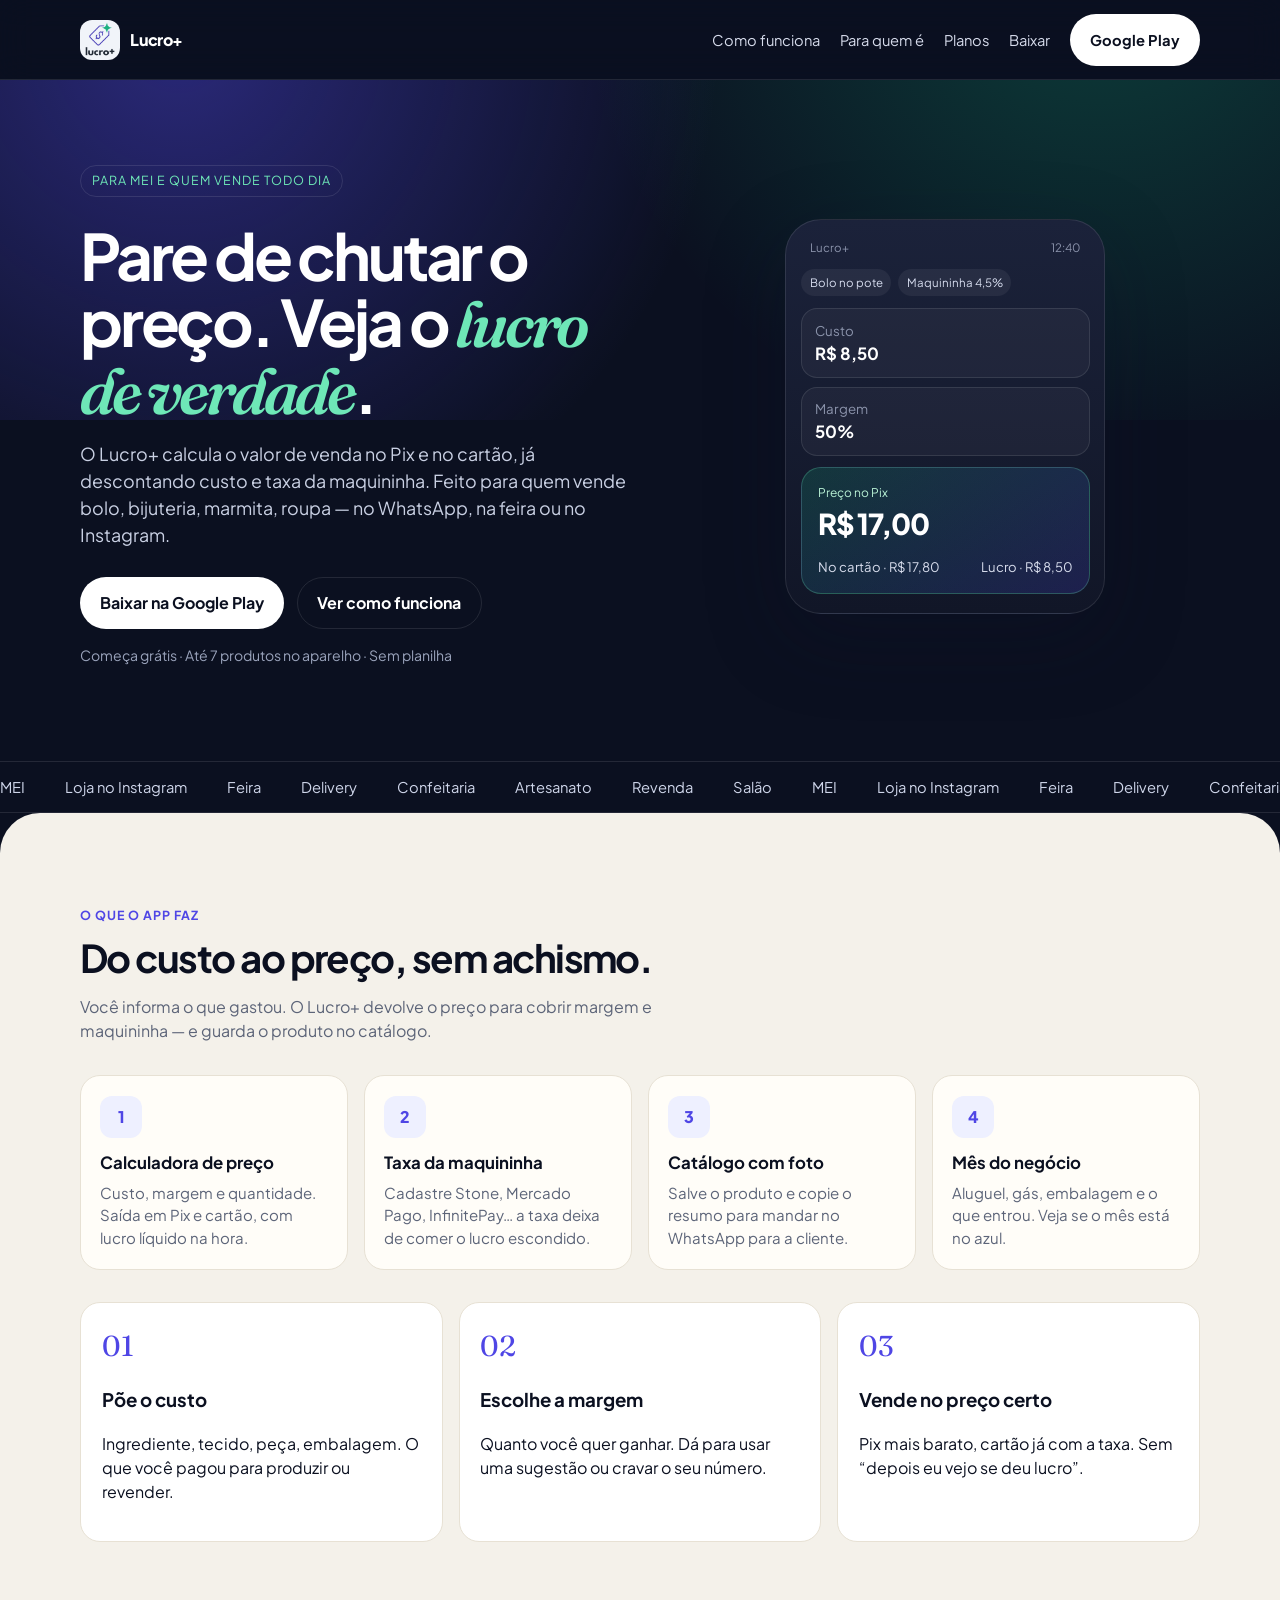
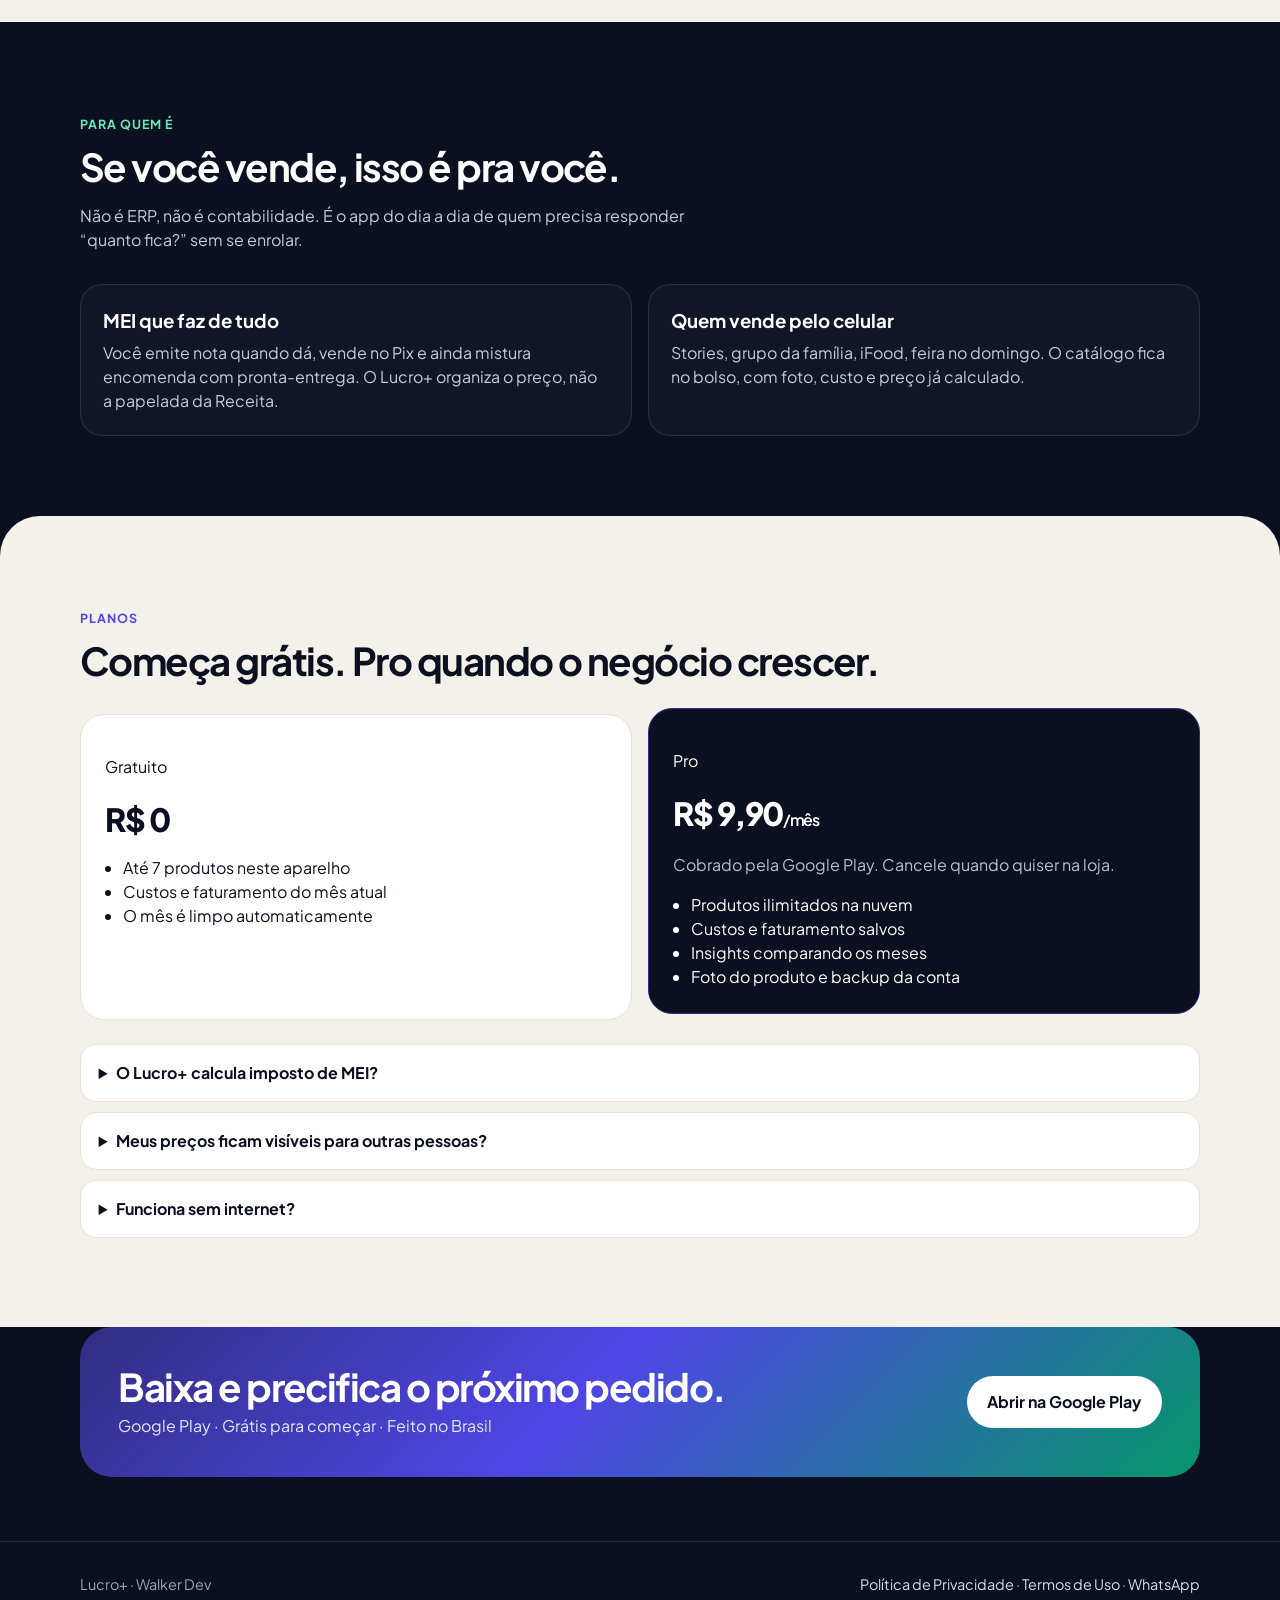
==== commit c13de368: "Add a Portuguese landing page for MEIs and move legal pages off the homepage. Play Store buttons use" ====
--- a/index.html
+++ b/index.html
@@ -3,92 +3,210 @@
 <head>
   <meta charset="utf-8">
   <meta name="viewport" content="width=device-width, initial-scale=1">
-  <title>Política de Privacidade — Lucro+</title>
-  <link rel="stylesheet" href="styles.css">
+  <title>Lucro+ · O preço certo para quem vende</title>
+  <meta name="description" content="Calculadora de preço e lucro para MEI, loja no Instagram, feira e delivery. Desconta maquininha, organiza o catálogo e mostra se a venda está sobrando.">
+  <meta property="og:title" content="Lucro+ · O preço certo para quem vende">
+  <meta property="og:description" content="Pare de chutar o preço. O Lucro+ mostra Pix, cartão e lucro líquido — feito para MEI e quem vende todo dia.">
+  <meta property="og:image" content="assets/logo.png">
+  <meta property="og:url" content="https://silvandante.github.io/lucromais-policy/">
+  <link rel="icon" href="assets/logo.png">
+  <link rel="preconnect" href="https://fonts.googleapis.com">
+  <link rel="preconnect" href="https://fonts.gstatic.com" crossorigin>
+  <link href="https://fonts.googleapis.com/css2?family=Fraunces:ital,opsz,wght@1,9..144,600&family=Plus+Jakarta+Sans:wght@400;600;700;800&display=swap" rel="stylesheet">
+  <link rel="stylesheet" href="landing.css">
 </head>
 <body>
-  <nav>
-    <span><a href="index.html">Política de Privacidade</a> · <a href="terms.html">Termos de Uso</a></span>
-    <span><a href="privacy-en.html">English</a></span>
-  </nav>
-  <h1>Política de Privacidade</h1>
-  <p class="meta">Lucro+ · Walker Dev · Vigência: 16 de setembro de 2026</p>
-
-  <p>Esta política descreve como a Walker Dev (“nós”) trata dados pessoais no aplicativo móvel Lucro+ e nos serviços relacionados (em conjunto, o “Aplicativo”).</p>
-  <p>O Lucro+ é uma calculadora de preços e custos para quem vende produtos. Ele não é uma rede social e o seu catálogo não fica público para outros usuários.</p>
-
-  <h2>1. Controlador e contato</h2>
-  <p>O controlador dos dados pessoais é a Walker Dev. Para exercer direitos ou tirar dúvidas:</p>
-  <ul>
-    <li>E-mail: <a href="mailto:annyufrr@gmail.com">annyufrr@gmail.com</a></li>
-    <li>WhatsApp de suporte: <a href="https://wa.me/556296347704" target="_blank" rel="noopener noreferrer">+55 62 9634-7704</a></li>
-  </ul>
-
-  <h2>2. Quais dados coletamos e para quê</h2>
-  <p>Coletamos apenas o necessário para operar o Aplicativo:</p>
-  <ul>
-    <li><strong>Conta:</strong> e-mail, senha (tratada pelo Firebase Authentication; não vemos a senha em texto), e, se você entrar com Google, nome e foto do perfil Google.</li>
-    <li><strong>Dados de negócio que você informa:</strong> nomes de produtos, custos, preços, taxas de maquininha, custos fixos, receitas, anotações e fotos de produtos. No plano gratuito esses dados ficam no seu aparelho. Com conta e plano Pro, também sincronizamos com nossos servidores (Firebase) para backup e uso em mais de um dispositivo.</li>
-    <li><strong>Dados técnicos e de uso:</strong> tipo de sistema operacional, identificadores do SDK, eventos de uso (por exemplo, abrir o app, salvar produto, abrir o paywall) e relatórios de erro. Isso ajuda a manter o app funcionando e a corrigir falhas.</li>
-    <li><strong>Assinatura:</strong> identificador da compra e status da assinatura Pro. Cartão, Pix da loja e dados de pagamento da Google Play ou da App Store <strong>não</strong> passam pelo Lucro+. Quem processa o pagamento é a loja.</li>
-    <li><strong>Suporte:</strong> se você nos escrever por e-mail ou WhatsApp, tratamos o conteúdo da conversa para atender o pedido.</li>
-  </ul>
-  <p>Não vendemos dados pessoais. Não usamos publicidade de terceiros nem identificador de anúncios no Aplicativo.</p>
-
-  <h2>3. Bases legais (LGPD)</h2>
-  <p>Tratamos dados, conforme o caso, para:</p>
-  <ul>
-    <li>executar o contrato de uso do Aplicativo (conta, catálogo, sincronização Pro, assinatura);</li>
-    <li>cumprir obrigação legal (por exemplo, atender pedido de autoridade);</li>
-    <li>interesse legítimo em segurança, prevenção a abuso e melhoria do serviço, sem prevalecer sobre os seus direitos;</li>
-    <li>consentimento, quando exigido (por exemplo, acesso à câmera ou à galeria para foto de produto).</li>
-  </ul>
-
-  <h2>4. Compartilhamento com terceiros</h2>
-  <p>Usamos provedores que processam dados em nosso nome para o Aplicativo funcionar:</p>
-  <ul>
-    <li>Google Firebase: autenticação, banco (Firestore), armazenamento de fotos (Storage), Analytics, Crashlytics e Remote Config — <a href="https://firebase.google.com/support/privacy" target="_blank" rel="noopener noreferrer">privacidade do Firebase</a></li>
-    <li>Google Sign-In, se você escolher entrar com Google</li>
-    <li>Google Play e Apple App Store, para compras e gestão da assinatura</li>
-    <li>Serviços de horário (NTP) para validar a data do aparelho em recursos como atualização obrigatória</li>
-    <li>WhatsApp, apenas se você iniciar o contato de suporte</li>
-  </ul>
-  <p>Também podemos divulgar dados se a lei exigir, para proteger direitos, investigar fraude ou atender autoridade competente.</p>
-
-  <h2>5. Transferência internacional</h2>
-  <p>Os serviços Google/Firebase normalmente processam dados em servidores fora do Brasil (incluindo os Estados Unidos). Ao criar conta ou usar o plano Pro, esses dados podem ser transferidos para esse fim. Aplicamos as salvaguardas disponíveis nos contratos desses provedores.</p>
-
-  <h2>6. Retenção</h2>
-  <ul>
-    <li>Dados da conta e do catálogo na nuvem: enquanto a conta existir e pelo tempo necessário para concluir um pedido de exclusão.</li>
-    <li>Dados só no aparelho: até você apagar o app ou limpar os dados do aplicativo.</li>
-    <li>Analytics e diagnósticos: em geral até 24 meses, conforme configuração do Firebase.</li>
-    <li>Conversas de suporte: pelo tempo necessário para atender e, se preciso, para defesa de direitos.</li>
-  </ul>
-  <p>Desinstalar o app <strong>não</strong> apaga automaticamente a conta nem os dados já sincronizados na nuvem. Para isso, peça a exclusão conforme a seção 8.</p>
-
-  <h2>7. Seus direitos (LGPD)</h2>
-  <p>Você pode solicitar confirmação de tratamento, acesso, correção, anonimização, portabilidade, informação sobre compartilhamentos, revogação de consentimento e exclusão, nos termos da Lei nº 13.709/2018. Escreva para <a href="mailto:annyufrr@gmail.com">annyufrr@gmail.com</a>. Responderemos em prazo razoável, observado o art. 19 da LGPD.</p>
-  <p>Você também pode reclamar à Autoridade Nacional de Proteção de Dados (ANPD).</p>
-  <p>Se você for residente da Califórnia, pode pedir saber, excluir e não ser discriminado por exercer direitos. Não vendemos nem “compartilhamos” dados pessoais para publicidade cruzada no sentido da CCPA/CPRA.</p>
-
-  <h2>8. Exclusão de conta e de dados</h2>
-  <p>Para excluir sua conta e os dados associados nos nossos servidores (Firestore, Storage e Authentication), envie um e-mail de <a href="mailto:annyufrr@gmail.com?subject=Exclusao%20de%20conta%20Lucro%2B">annyufrr@gmail.com</a> com o assunto “Exclusão de conta Lucro+”, usando o mesmo e-mail da conta. Vamos apagar ou anonimizar os dados em até 30 dias, salvo obrigação legal de guarda.</p>
-  <p>Compras e faturas da Google Play ou da App Store continuam sob as regras da loja. Cancelar a assinatura é feito nas configurações da loja, não pela exclusão da conta sozinha.</p>
-
-  <h2>9. Crianças e adolescentes</h2>
-  <p>O Lucro+ é feito para uso comercial (precificação de produtos). Não é dirigido a crianças. Não coletamos dados de menores de 13 anos de forma intencional. Se um responsável identificar conta de criança, contate-nos para exclusão.</p>
-
-  <h2>10. Segurança e incidentes</h2>
-  <p>Usamos autenticação, regras de acesso por usuário e comunicação criptografada com os servidores. Nenhum sistema é 100% seguro. Se ocorrer incidente relevante, avisaremos conforme a LGPD.</p>
-
-  <h2>11. Alterações</h2>
-  <p>Podemos atualizar esta política. A versão vigente fica nesta página, com a data de vigência. Mudanças relevantes serão publicadas aqui. Versões anteriores podem ser pedidas pelo e-mail de contato.</p>
-
-  <h2>12. Consentimento</h2>
-  <p>Ao criar conta, enviar foto ou usar recursos que pedem permissão do sistema, você concorda com o tratamento descrito nesta política. Permissões de câmera e galeria podem ser revogadas nas configurações do aparelho; isso impede novas fotos, mas não apaga as já salvas até você excluí-las ou pedir exclusão da conta.</p>
-
-  <hr>
-  <p class="note">Esta página descreve as práticas reais do Lucro+. Não substitui aconselhamento jurídico.</p>
+  <header class="site-header">
+    <div class="wrap header-inner">
+      <a class="brand" href="index.html">
+        <img src="assets/logo.png" alt="">
+        Lucro+
+      </a>
+      <input class="nav-toggle" id="nav-toggle" type="checkbox">
+      <label class="burger" for="nav-toggle" aria-label="Abrir menu"><span></span></label>
+      <nav class="nav-links">
+        <a href="#como">Como funciona</a>
+        <a href="#para-quem">Para quem é</a>
+        <a href="#precos">Planos</a>
+        <a href="#baixar">Baixar</a>
+        <a class="btn btn-play" href="https://play.google.com/store/apps/details?id=com.walker.calculadora_lucro">Google Play</a>
+      </nav>
+    </div>
+  </header>
+
+  <main>
+    <section class="hero">
+      <div class="wrap hero-grid">
+        <div>
+          <p class="eyebrow">Para MEI e quem vende todo dia</p>
+          <h1>Pare de chutar o preço. Veja o <em>lucro de verdade</em>.</h1>
+          <p class="lede">O Lucro+ calcula o valor de venda no Pix e no cartão, já descontando custo e taxa da maquininha. Feito para quem vende bolo, bijuteria, marmita, roupa — no WhatsApp, na feira ou no Instagram.</p>
+          <div class="actions">
+            <!-- Placeholder da Play Store: troque o href quando a ficha estiver publicada. -->
+            <a class="btn btn-play" href="https://play.google.com/store/apps/details?id=com.walker.calculadora_lucro">Baixar na Google Play</a>
+            <a class="btn btn-ghost" href="#como">Ver como funciona</a>
+          </div>
+          <p class="micro">Começa grátis · Até 7 produtos no aparelho · Sem planilha</p>
+        </div>
+        <div class="phone" aria-hidden="true">
+          <div class="phone-bar"><span>Lucro+</span><span>12:40</span></div>
+          <div class="chip-row">
+            <span class="chip">Bolo no pote</span>
+            <span class="chip">Maquininha 4,5%</span>
+          </div>
+          <div class="field"><small>Custo</small><strong>R$ 8,50</strong></div>
+          <div class="field"><small>Margem</small><strong>50%</strong></div>
+          <div class="result">
+            <div class="label">Preço no Pix</div>
+            <div class="price">R$ 17,00</div>
+            <div class="split">
+              <span>No cartão · R$ 17,80</span>
+              <span>Lucro · R$ 8,50</span>
+            </div>
+          </div>
+        </div>
+      </div>
+    </section>
+
+    <div class="ticker" aria-hidden="true">
+      <div class="ticker-track">
+        <span>MEI</span><span>Loja no Instagram</span><span>Feira</span><span>Delivery</span><span>Confeitaria</span><span>Artesanato</span><span>Revenda</span><span>Salão</span>
+        <span>MEI</span><span>Loja no Instagram</span><span>Feira</span><span>Delivery</span><span>Confeitaria</span><span>Artesanato</span><span>Revenda</span><span>Salão</span>
+      </div>
+    </div>
+
+    <section class="section light" id="como">
+      <div class="wrap">
+        <p class="kicker">O que o app faz</p>
+        <h2>Do custo ao preço, sem achismo.</h2>
+        <p class="sub">Você informa o que gastou. O Lucro+ devolve o preço para cobrir margem e maquininha — e guarda o produto no catálogo.</p>
+        <div class="cards">
+          <article class="card">
+            <div class="icon">1</div>
+            <h3>Calculadora de preço</h3>
+            <p>Custo, margem e quantidade. Saída em Pix e cartão, com lucro líquido na hora.</p>
+          </article>
+          <article class="card">
+            <div class="icon">2</div>
+            <h3>Taxa da maquininha</h3>
+            <p>Cadastre Stone, Mercado Pago, InfinitePay… a taxa deixa de comer o lucro escondido.</p>
+          </article>
+          <article class="card">
+            <div class="icon">3</div>
+            <h3>Catálogo com foto</h3>
+            <p>Salve o produto e copie o resumo para mandar no WhatsApp para a cliente.</p>
+          </article>
+          <article class="card">
+            <div class="icon">4</div>
+            <h3>Mês do negócio</h3>
+            <p>Aluguel, gás, embalagem e o que entrou. Veja se o mês está no azul.</p>
+          </article>
+        </div>
+
+        <div class="steps">
+          <article class="step">
+            <div class="num">01</div>
+            <h3>Põe o custo</h3>
+            <p>Ingrediente, tecido, peça, embalagem. O que você pagou para produzir ou revender.</p>
+          </article>
+          <article class="step">
+            <div class="num">02</div>
+            <h3>Escolhe a margem</h3>
+            <p>Quanto você quer ganhar. Dá para usar uma sugestão ou cravar o seu número.</p>
+          </article>
+          <article class="step">
+            <div class="num">03</div>
+            <h3>Vende no preço certo</h3>
+            <p>Pix mais barato, cartão já com a taxa. Sem “depois eu vejo se deu lucro”.</p>
+          </article>
+        </div>
+      </div>
+    </section>
+
+    <section class="section" id="para-quem">
+      <div class="wrap">
+        <p class="kicker" style="color: var(--mint-2)">Para quem é</p>
+        <h2 style="color:#fff">Se você vende, isso é pra você.</h2>
+        <p class="sub" style="color:#c5ccdf">Não é ERP, não é contabilidade. É o app do dia a dia de quem precisa responder “quanto fica?” sem se enrolar.</p>
+        <div class="who">
+          <article>
+            <h3>MEI que faz de tudo</h3>
+            <p>Você emite nota quando dá, vende no Pix e ainda mistura encomenda com pronta-entrega. O Lucro+ organiza o preço, não a papelada da Receita.</p>
+          </article>
+          <article>
+            <h3>Quem vende pelo celular</h3>
+            <p>Stories, grupo da família, iFood, feira no domingo. O catálogo fica no bolso, com foto, custo e preço já calculado.</p>
+          </article>
+        </div>
+      </div>
+    </section>
+
+    <section class="section light" id="precos">
+      <div class="wrap">
+        <p class="kicker">Planos</p>
+        <h2>Começa grátis. Pro quando o negócio crescer.</h2>
+        <div class="plans">
+          <article class="plan">
+            <p>Gratuito</p>
+            <div class="price-tag">R$ 0</div>
+            <ul>
+              <li>Até 7 produtos neste aparelho</li>
+              <li>Custos e faturamento do mês atual</li>
+              <li>O mês é limpo automaticamente</li>
+            </ul>
+          </article>
+          <article class="plan featured">
+            <p>Pro</p>
+            <div class="price-tag">R$ 9,90<span style="font-size:1rem;font-weight:600">/mês</span></div>
+            <p class="muted">Cobrado pela Google Play. Cancele quando quiser na loja.</p>
+            <ul>
+              <li>Produtos ilimitados na nuvem</li>
+              <li>Custos e faturamento salvos</li>
+              <li>Insights comparando os meses</li>
+              <li>Foto do produto e backup da conta</li>
+            </ul>
+          </article>
+        </div>
+
+        <div class="faq">
+          <details>
+            <summary>O Lucro+ calcula imposto de MEI?</summary>
+            <p>Não. Ele estima preço e lucro a partir do que você informa. DAS, nota fiscal e declaração continuam com você e com o seu contador.</p>
+          </details>
+          <details>
+            <summary>Meus preços ficam visíveis para outras pessoas?</summary>
+            <p>Não. O catálogo é só seu, no aparelho ou na sua conta. Não existe vitrine pública.</p>
+          </details>
+          <details>
+            <summary>Funciona sem internet?</summary>
+            <p>A calculadora e o catálogo local funcionam no aparelho. Conta, fotos na nuvem e Pro precisam de conexão.</p>
+          </details>
+        </div>
+      </div>
+    </section>
+
+    <div class="wrap" id="baixar">
+      <section class="cta-band">
+        <div>
+          <h2>Baixa e precifica o próximo pedido.</h2>
+          <p>Google Play · Grátis para começar · Feito no Brasil</p>
+        </div>
+        <a class="btn btn-play" href="https://play.google.com/store/apps/details?id=com.walker.calculadora_lucro">Abrir na Google Play</a>
+      </section>
+    </div>
+  </main>
+
+  <footer class="site-footer">
+    <div class="wrap footer-row">
+      <span>Lucro+ · Walker Dev</span>
+      <span>
+        <a href="politica.html">Política de Privacidade</a>
+        ·
+        <a href="terms.html">Termos de Uso</a>
+        ·
+        <a href="https://wa.me/556296347704">WhatsApp</a>
+      </span>
+    </div>
+  </footer>
 </body>
 </html>
--- a/landing.css
+++ b/landing.css
@@ -0,0 +1,408 @@
+:root {
+  --ink: #0b1020;
+  --ink-2: #161c31;
+  --paper: #f4f1ea;
+  --paper-2: #fffdf8;
+  --muted: #5c6478;
+  --line: rgba(255, 255, 255, 0.1);
+  --indigo: #4f46e5;
+  --indigo-2: #818cf8;
+  --mint: #10b981;
+  --mint-2: #6ee7b7;
+  --amber: #fbbf24;
+  --radius: 1.25rem;
+  --shadow: 0 24px 80px rgba(15, 18, 40, 0.28);
+  --play: https://play.google.com/store/apps/details?id=com.walker.calculadora_lucro;
+}
+
+* { box-sizing: border-box; }
+html { scroll-behavior: smooth; }
+body {
+  margin: 0;
+  color: var(--ink);
+  background: var(--ink);
+  font-family: "Plus Jakarta Sans", system-ui, sans-serif;
+  line-height: 1.5;
+}
+
+img { max-width: 100%; display: block; }
+a { color: inherit; }
+.wrap {
+  width: min(1120px, calc(100% - 2rem));
+  margin-inline: auto;
+}
+
+.site-header {
+  position: sticky;
+  top: 0;
+  z-index: 20;
+  backdrop-filter: blur(16px);
+  background: rgba(11, 16, 32, 0.72);
+  border-bottom: 1px solid var(--line);
+}
+.header-inner {
+  display: flex;
+  align-items: center;
+  justify-content: space-between;
+  gap: 1rem;
+  padding: 0.85rem 0;
+}
+.brand {
+  display: flex;
+  align-items: center;
+  gap: 0.65rem;
+  text-decoration: none;
+  font-weight: 800;
+  letter-spacing: -0.04em;
+  color: #fff;
+}
+.brand img {
+  width: 40px;
+  height: 40px;
+  border-radius: 12px;
+  background: #eef1f8;
+}
+.nav-toggle { display: none; }
+.nav-links {
+  display: flex;
+  align-items: center;
+  gap: 1.25rem;
+  font-size: 0.92rem;
+  color: #d7dcec;
+}
+.nav-links a { text-decoration: none; }
+.nav-links a:hover { color: #fff; }
+.burger {
+  display: none;
+  width: 42px;
+  height: 42px;
+  border: 1px solid var(--line);
+  border-radius: 12px;
+  place-items: center;
+  cursor: pointer;
+}
+.burger span,
+.burger span:before,
+.burger span:after {
+  display: block;
+  width: 16px;
+  height: 2px;
+  background: #fff;
+  position: relative;
+  content: "";
+}
+.burger span:before { position: absolute; top: -5px; }
+.burger span:after { position: absolute; top: 5px; }
+
+.hero {
+  position: relative;
+  overflow: hidden;
+  padding: 4.5rem 0 5rem;
+  color: #fff;
+}
+.hero:before {
+  content: "";
+  position: absolute;
+  inset: -20% -10% auto;
+  height: 70%;
+  background:
+    radial-gradient(circle at 20% 20%, rgba(79, 70, 229, 0.45), transparent 42%),
+    radial-gradient(circle at 80% 0%, rgba(16, 185, 129, 0.28), transparent 40%);
+  pointer-events: none;
+}
+.hero-grid {
+  position: relative;
+  display: grid;
+  grid-template-columns: 1.05fr 0.95fr;
+  gap: 3rem;
+  align-items: center;
+}
+.eyebrow {
+  display: inline-flex;
+  align-items: center;
+  gap: 0.45rem;
+  padding: 0.35rem 0.7rem;
+  border: 1px solid var(--line);
+  border-radius: 999px;
+  font-size: 0.78rem;
+  letter-spacing: 0.08em;
+  text-transform: uppercase;
+  color: var(--mint-2);
+}
+.hero h1 {
+  margin: 0.9rem 0 1rem;
+  font-size: clamp(2.4rem, 5vw, 4.4rem);
+  line-height: 1.02;
+  letter-spacing: -0.05em;
+}
+.hero h1 em {
+  font-family: Fraunces, Georgia, serif;
+  font-style: italic;
+  font-weight: 600;
+  color: var(--mint-2);
+}
+.lede {
+  max-width: 36rem;
+  color: #c9d0e3;
+  font-size: 1.12rem;
+}
+.actions {
+  display: flex;
+  flex-wrap: wrap;
+  gap: 0.8rem;
+  margin-top: 1.8rem;
+}
+.btn {
+  display: inline-flex;
+  align-items: center;
+  justify-content: center;
+  gap: 0.55rem;
+  min-height: 52px;
+  padding: 0.8rem 1.2rem;
+  border-radius: 999px;
+  text-decoration: none;
+  font-weight: 700;
+  border: 1px solid transparent;
+}
+.btn-play {
+  background: #fff;
+  color: var(--ink);
+}
+.btn-play:hover { transform: translateY(-1px); }
+.btn-ghost {
+  border-color: var(--line);
+  color: #fff;
+}
+.micro {
+  margin-top: 1rem;
+  color: #9aa3bb;
+  font-size: 0.88rem;
+}
+
+.phone {
+  width: min(320px, 100%);
+  margin-inline: auto;
+  background: linear-gradient(180deg, #1b223a, #111627);
+  border: 1px solid var(--line);
+  border-radius: 36px;
+  padding: 1rem 0.9rem 1.2rem;
+  box-shadow: var(--shadow);
+}
+.phone-bar {
+  display: flex;
+  justify-content: space-between;
+  color: #8b93ab;
+  font-size: 0.72rem;
+  padding: 0.2rem 0.6rem 0.8rem;
+}
+.chip-row { display: flex; gap: 0.4rem; margin-bottom: 0.8rem; }
+.chip {
+  font-size: 0.72rem;
+  padding: 0.28rem 0.55rem;
+  border-radius: 999px;
+  background: rgba(255,255,255,0.06);
+  color: #d5dbed;
+}
+.field {
+  background: rgba(255,255,255,0.04);
+  border: 1px solid var(--line);
+  border-radius: 16px;
+  padding: 0.7rem 0.85rem;
+  margin-bottom: 0.55rem;
+}
+.field small { color: #8b93ab; display: block; }
+.field strong { font-size: 1.05rem; }
+.result {
+  margin-top: 0.7rem;
+  padding: 1rem;
+  border-radius: 20px;
+  background: linear-gradient(145deg, rgba(16,185,129,0.18), rgba(79,70,229,0.2));
+  border: 1px solid rgba(110, 231, 183, 0.25);
+}
+.result .label { color: #b7f0d4; font-size: 0.75rem; }
+.result .price {
+  font-size: 1.8rem;
+  font-weight: 800;
+  letter-spacing: -0.04em;
+}
+.result .split {
+  display: flex;
+  justify-content: space-between;
+  gap: 0.5rem;
+  margin-top: 0.7rem;
+  font-size: 0.82rem;
+  color: #d7dcec;
+}
+
+.ticker {
+  border-top: 1px solid var(--line);
+  border-bottom: 1px solid var(--line);
+  overflow: hidden;
+  color: #cfd6ea;
+  font-size: 0.92rem;
+}
+.ticker-track {
+  display: flex;
+  gap: 2.5rem;
+  padding: 0.9rem 0;
+  width: max-content;
+  animation: marquee 28s linear infinite;
+}
+@keyframes marquee {
+  from { transform: translateX(0); }
+  to { transform: translateX(-50%); }
+}
+
+.section { padding: 5rem 0; }
+.light {
+  background: var(--paper);
+  color: var(--ink);
+  border-radius: 2.5rem 2.5rem 0 0;
+}
+.kicker {
+  color: var(--indigo);
+  font-weight: 700;
+  letter-spacing: 0.08em;
+  text-transform: uppercase;
+  font-size: 0.78rem;
+}
+h2 {
+  margin: 0.4rem 0 0.7rem;
+  font-size: clamp(1.8rem, 3vw, 2.7rem);
+  letter-spacing: -0.04em;
+  line-height: 1.1;
+}
+.sub { color: var(--muted); max-width: 38rem; }
+
+.cards {
+  display: grid;
+  grid-template-columns: repeat(4, 1fr);
+  gap: 1rem;
+  margin-top: 2rem;
+}
+.card {
+  background: var(--paper-2);
+  border: 1px solid #e7e1d4;
+  border-radius: var(--radius);
+  padding: 1.2rem;
+  min-height: 100%;
+}
+.card .icon {
+  width: 42px;
+  height: 42px;
+  border-radius: 12px;
+  display: grid;
+  place-items: center;
+  background: #eef0ff;
+  color: var(--indigo);
+  font-weight: 800;
+  margin-bottom: 0.8rem;
+}
+.card h3 { margin: 0 0 0.4rem; font-size: 1.05rem; }
+.card p { margin: 0; color: var(--muted); font-size: 0.94rem; }
+
+.who { display: grid; grid-template-columns: 1fr 1fr; gap: 1rem; margin-top: 2rem; }
+.who article {
+  padding: 1.4rem;
+  border-radius: 1.4rem;
+  background: #111627;
+  color: #fff;
+  border: 1px solid var(--line);
+}
+.who h3 { margin: 0 0 0.35rem; }
+.who p { margin: 0; color: #c5ccdf; }
+
+.steps { display: grid; grid-template-columns: repeat(3, 1fr); gap: 1rem; margin-top: 2rem; }
+.step {
+  padding: 1.3rem;
+  border-radius: var(--radius);
+  background: #fff;
+  border: 1px solid #e7e1d4;
+}
+.num {
+  font-family: Fraunces, serif;
+  font-size: 1.8rem;
+  color: var(--indigo);
+}
+
+.plans { display: grid; grid-template-columns: 1fr 1fr; gap: 1rem; margin-top: 2rem; }
+.plan {
+  padding: 1.5rem;
+  border-radius: 1.5rem;
+  background: #fff;
+  border: 1px solid #e7e1d4;
+}
+.plan.featured {
+  background: var(--ink);
+  color: #fff;
+  border-color: #312e81;
+  transform: translateY(-6px);
+}
+.plan ul { padding-left: 1.1rem; margin: 0.8rem 0 0; }
+.price-tag { font-size: 2rem; font-weight: 800; letter-spacing: -0.04em; }
+.plan.featured .muted { color: #b8c0d6; }
+
+.faq { margin-top: 1.5rem; }
+details {
+  background: #fff;
+  border: 1px solid #e7e1d4;
+  border-radius: 1rem;
+  padding: 1rem 1.1rem;
+  margin-bottom: 0.6rem;
+}
+summary { cursor: pointer; font-weight: 700; }
+details p { color: var(--muted); margin: 0.6rem 0 0; }
+
+.cta-band {
+  margin: 0 0 4rem;
+  padding: 2.4rem;
+  border-radius: 2rem;
+  background:
+    linear-gradient(135deg, #312e81, #4f46e5 45%, #059669);
+  color: #fff;
+  display: flex;
+  justify-content: space-between;
+  align-items: center;
+  gap: 1.5rem;
+}
+.cta-band h2 { margin: 0 0 0.4rem; }
+.cta-band p { margin: 0; color: #e7e9ff; }
+
+.site-footer {
+  padding: 2rem 0 2.5rem;
+  color: #9aa3bb;
+  border-top: 1px solid var(--line);
+  font-size: 0.9rem;
+}
+.footer-row {
+  display: flex;
+  justify-content: space-between;
+  gap: 1rem;
+  flex-wrap: wrap;
+}
+.site-footer a { color: #d7dcec; text-decoration: none; }
+
+@media (max-width: 900px) {
+  .hero-grid, .cards, .who, .steps, .plans, .cta-band { grid-template-columns: 1fr; }
+  .cta-band { display: grid; }
+  .cards { grid-template-columns: 1fr 1fr; }
+  .plan.featured { transform: none; }
+  .burger { display: grid; }
+  .nav-links {
+    display: none;
+    position: absolute;
+    inset: 68px 1rem auto;
+    background: #161c31;
+    border: 1px solid var(--line);
+    border-radius: 16px;
+    padding: 1rem;
+    flex-direction: column;
+    align-items: flex-start;
+  }
+  .nav-toggle:checked ~ .nav-links { display: flex; }
+}
+
+@media (max-width: 560px) {
+  .cards { grid-template-columns: 1fr; }
+  .hero { padding-top: 2.5rem; }
+}
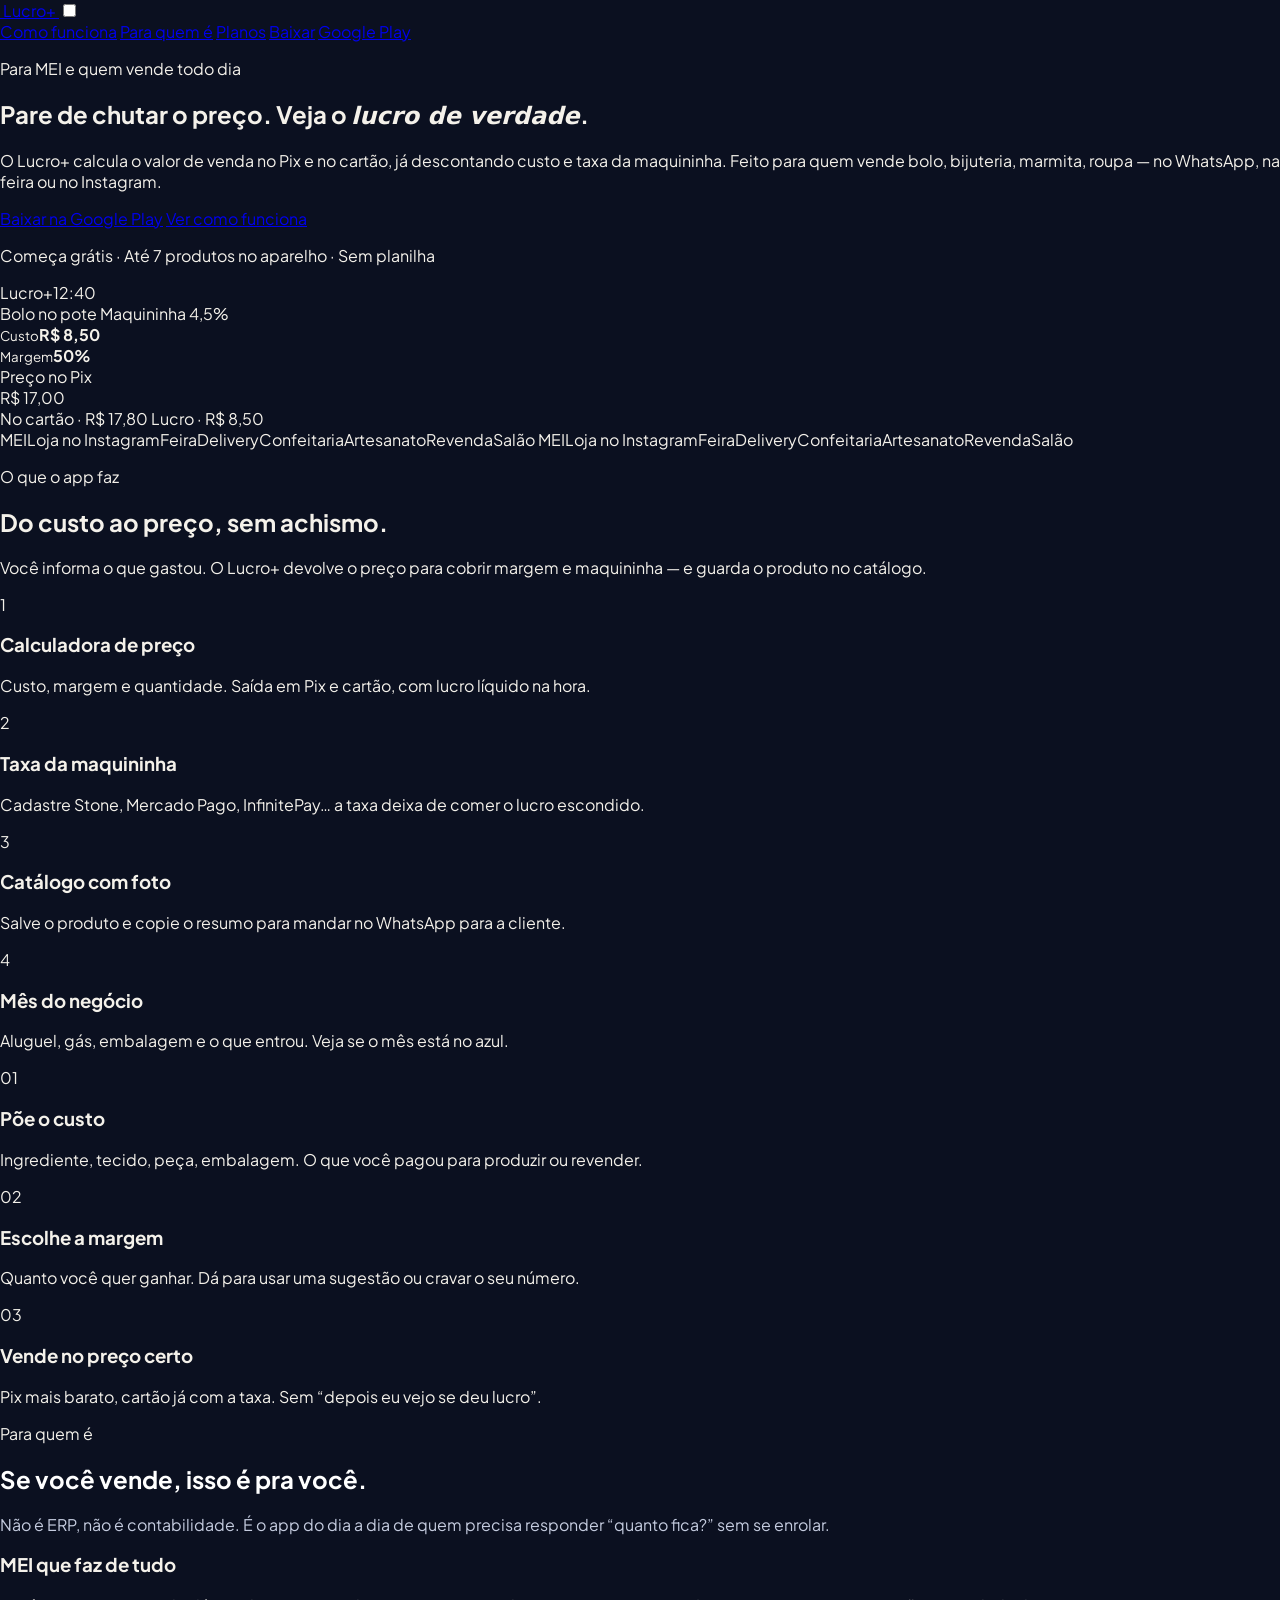
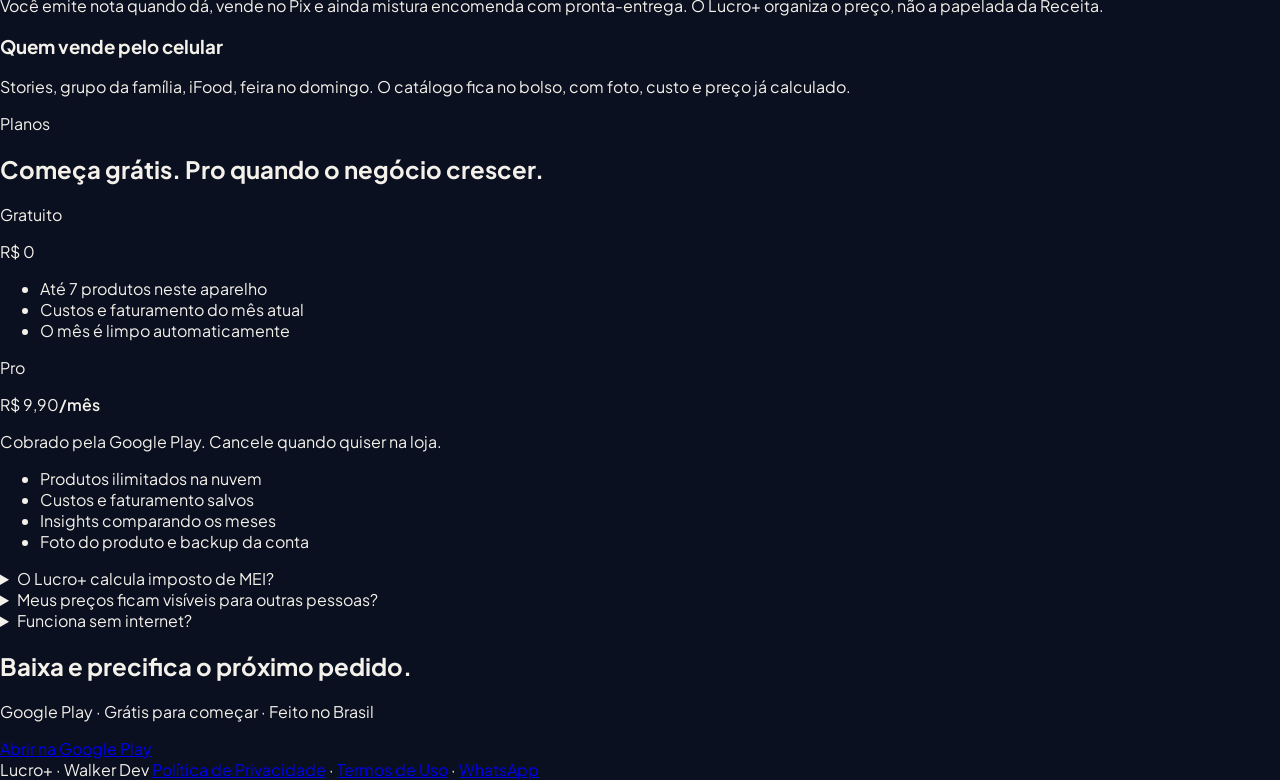
==== commit b191472b: "Fix landing CSS paths so GitHub Pages does not load as a plain legal document. Co-authored-by: Curso" ====
--- a/index.html
+++ b/index.html
@@ -7,19 +7,23 @@
   <meta name="description" content="Calculadora de preço e lucro para MEI, loja no Instagram, feira e delivery. Desconta maquininha, organiza o catálogo e mostra se a venda está sobrando.">
   <meta property="og:title" content="Lucro+ · O preço certo para quem vende">
   <meta property="og:description" content="Pare de chutar o preço. O Lucro+ mostra Pix, cartão e lucro líquido — feito para MEI e quem vende todo dia.">
-  <meta property="og:image" content="assets/logo.png">
+  <link rel="canonical" href="https://silvandante.github.io/lucromais-policy/">
+  <meta property="og:image" content="https://silvandante.github.io/lucromais-policy/assets/logo.png">
   <meta property="og:url" content="https://silvandante.github.io/lucromais-policy/">
-  <link rel="icon" href="assets/logo.png">
+  <link rel="icon" href="/lucromais-policy/assets/logo.png">
   <link rel="preconnect" href="https://fonts.googleapis.com">
   <link rel="preconnect" href="https://fonts.gstatic.com" crossorigin>
   <link href="https://fonts.googleapis.com/css2?family=Fraunces:ital,opsz,wght@1,9..144,600&family=Plus+Jakarta+Sans:wght@400;600;700;800&display=swap" rel="stylesheet">
-  <link rel="stylesheet" href="landing.css">
+  <link rel="stylesheet" href="/lucromais-policy/landing.css?v=3">
+  <style>
+    html, body { margin: 0; background: #0b1020; color: #f4f1ea; font-family: "Plus Jakarta Sans", system-ui, sans-serif; }
+  </style>
 </head>
 <body>
   <header class="site-header">
     <div class="wrap header-inner">
-      <a class="brand" href="index.html">
-        <img src="assets/logo.png" alt="">
+      <a class="brand" href="/lucromais-policy/">
+        <img src="/lucromais-policy/assets/logo.png" alt="">
         Lucro+
       </a>
       <input class="nav-toggle" id="nav-toggle" type="checkbox">
@@ -200,9 +204,9 @@
     <div class="wrap footer-row">
       <span>Lucro+ · Walker Dev</span>
       <span>
-        <a href="politica.html">Política de Privacidade</a>
+        <a href="/lucromais-policy/politica.html">Política de Privacidade</a>
         ·
-        <a href="terms.html">Termos de Uso</a>
+        <a href="/lucromais-policy/terms.html">Termos de Uso</a>
         ·
         <a href="https://wa.me/556296347704">WhatsApp</a>
       </span>
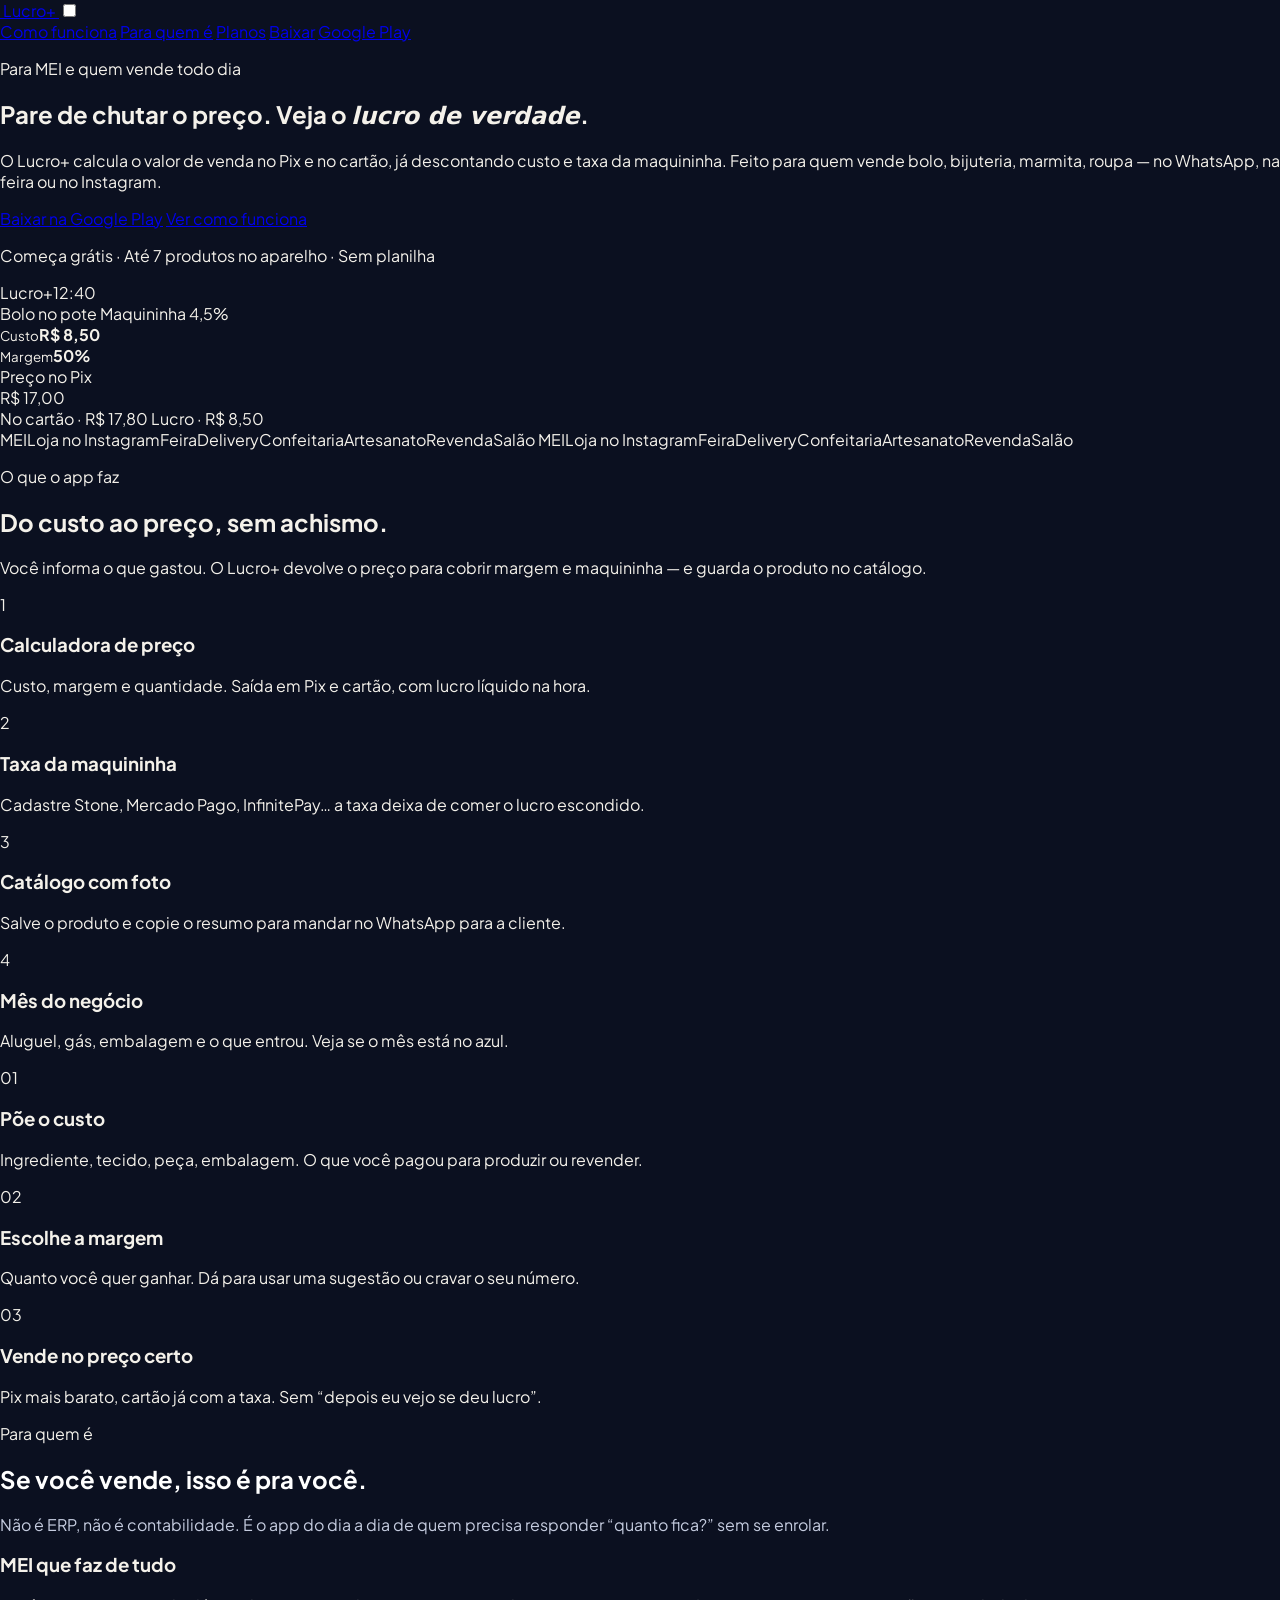
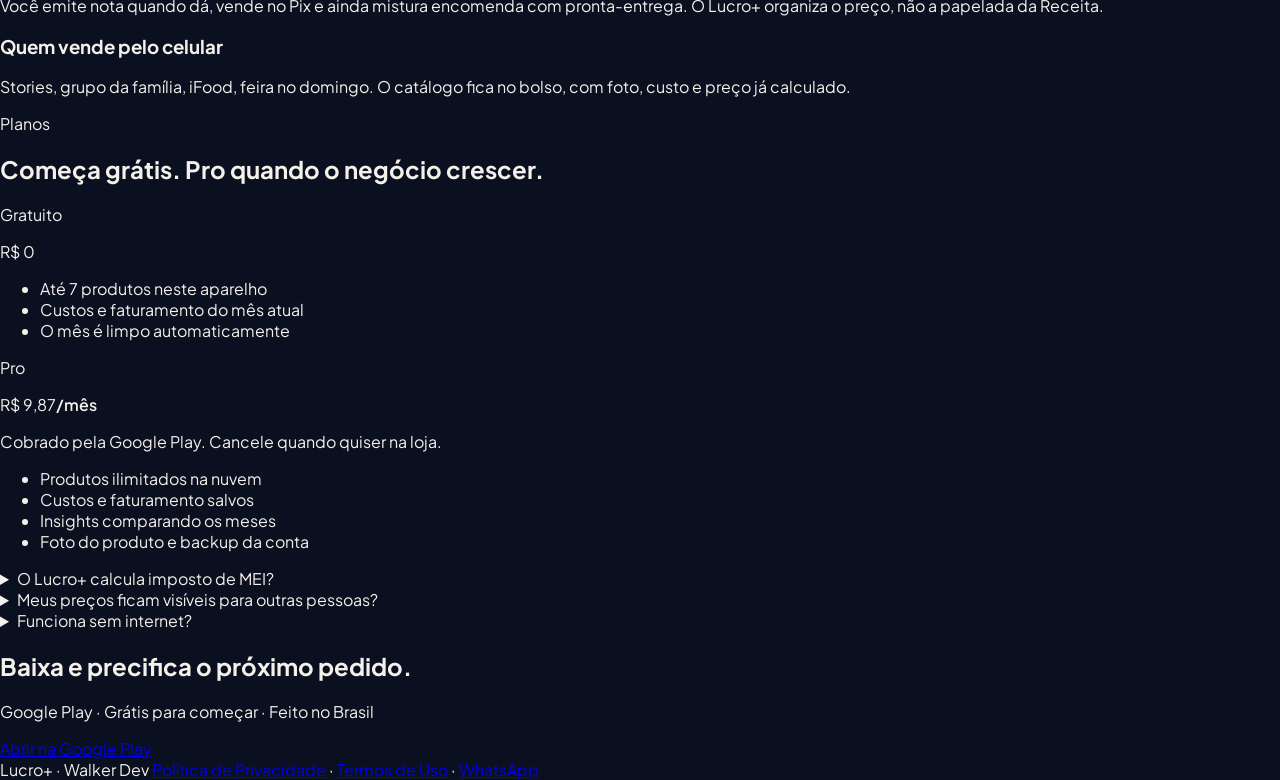
==== commit 9e8e4c32: "Show Lucro Pro at R$ 9,87 per month on the landing page and terms. Co-authored-by: Cursor <cursorage" ====
--- a/index.html
+++ b/index.html
@@ -161,7 +161,7 @@
           </article>
           <article class="plan featured">
             <p>Pro</p>
-            <div class="price-tag">R$ 9,90<span style="font-size:1rem;font-weight:600">/mês</span></div>
+            <div class="price-tag">R$ 9,87<span style="font-size:1rem;font-weight:600">/mês</span></div>
             <p class="muted">Cobrado pela Google Play. Cancele quando quiser na loja.</p>
             <ul>
               <li>Produtos ilimitados na nuvem</li>
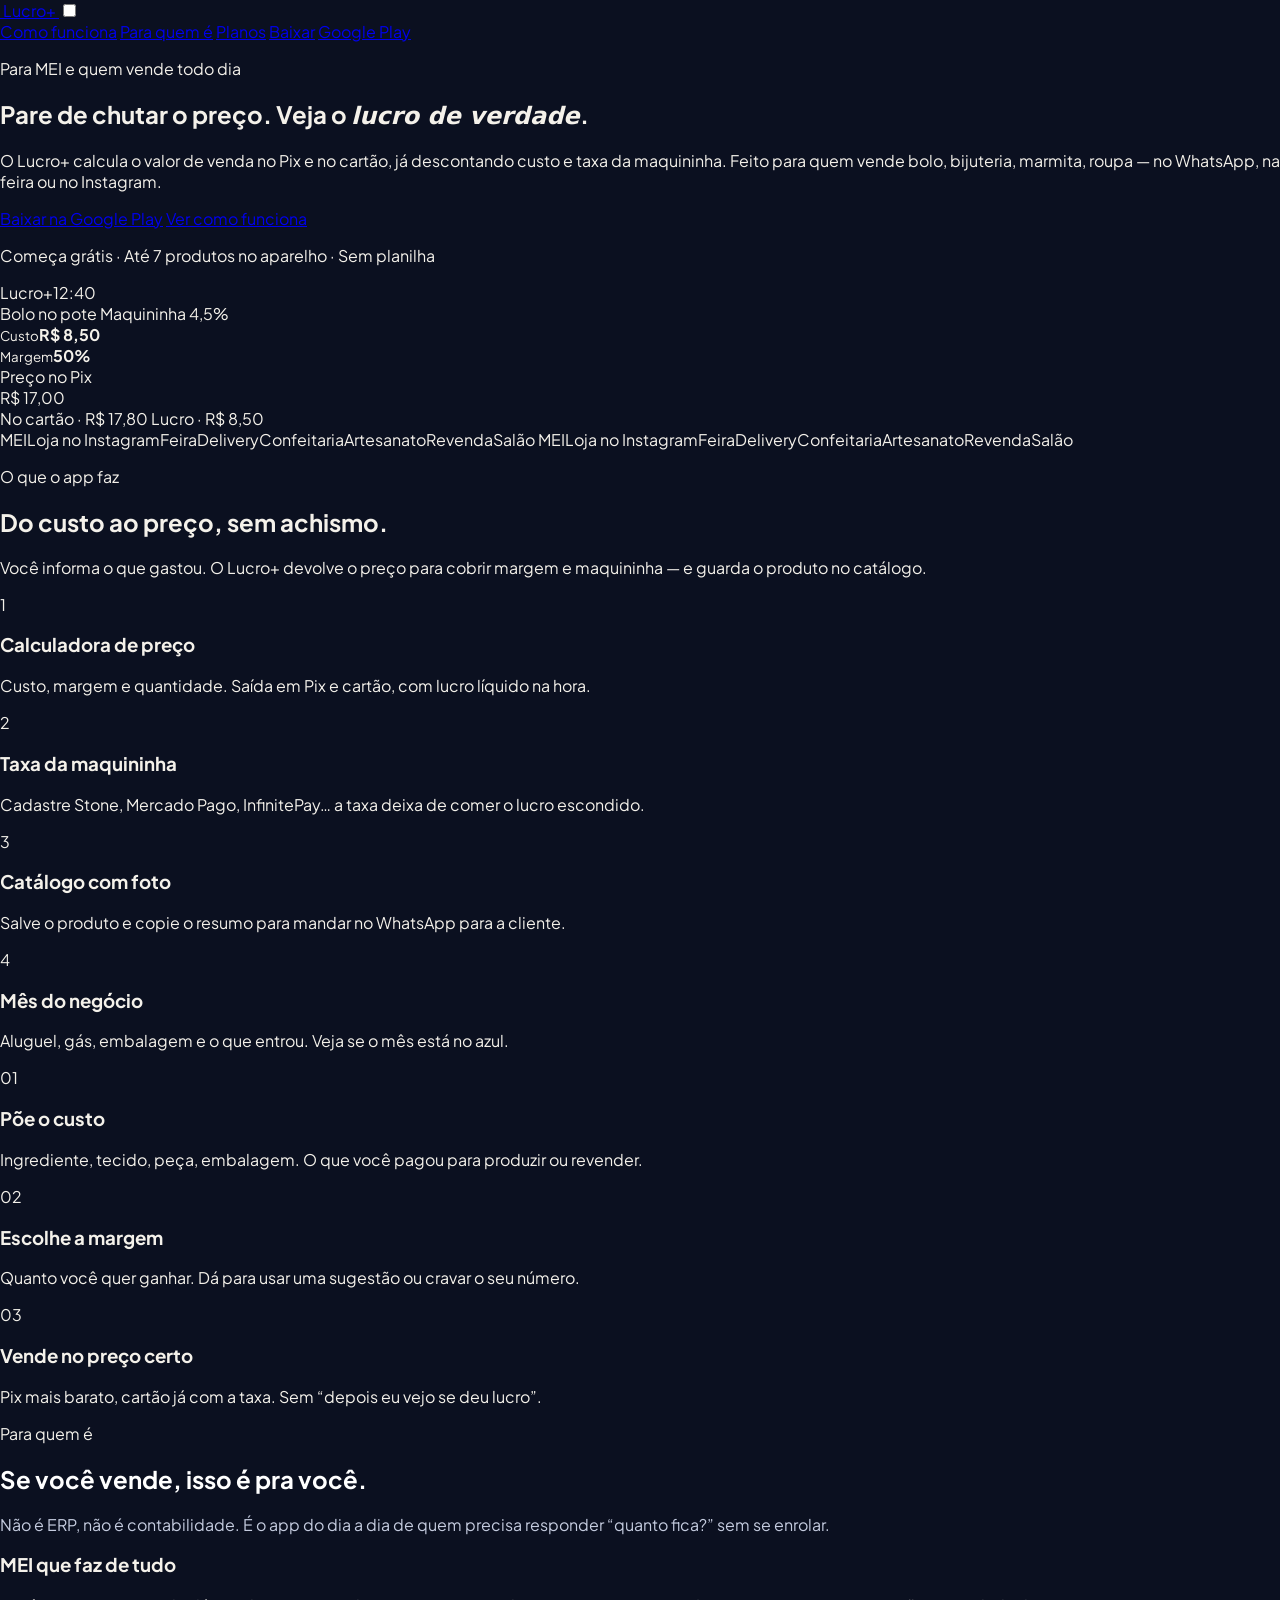
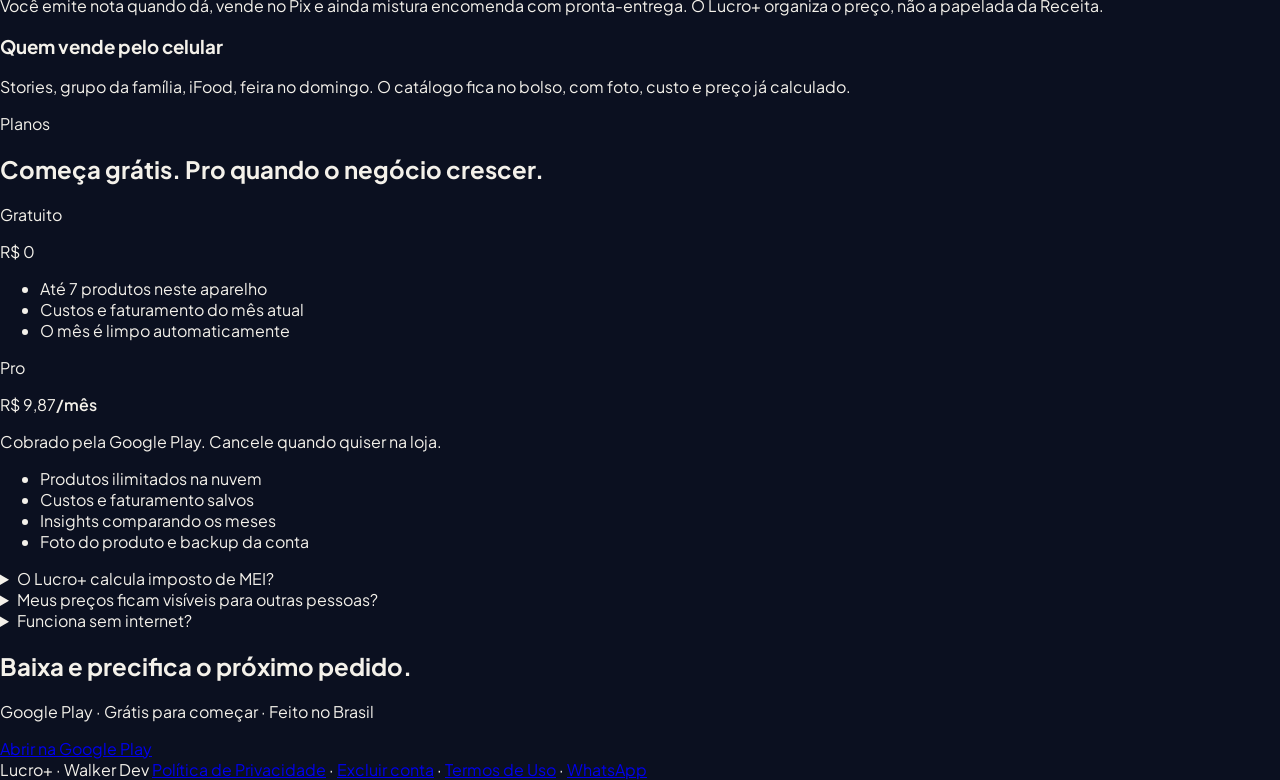
==== commit a1952563: "Add a Play Store account-deletion page with steps, data types, and retention. Co-authored-by: Cursor" ====
--- a/index.html
+++ b/index.html
@@ -206,6 +206,8 @@
       <span>
         <a href="/lucromais-policy/politica.html">Política de Privacidade</a>
         ·
+        <a href="/lucromais-policy/excluir-conta.html">Excluir conta</a>
+        ·
         <a href="/lucromais-policy/terms.html">Termos de Uso</a>
         ·
         <a href="https://wa.me/556296347704">WhatsApp</a>
